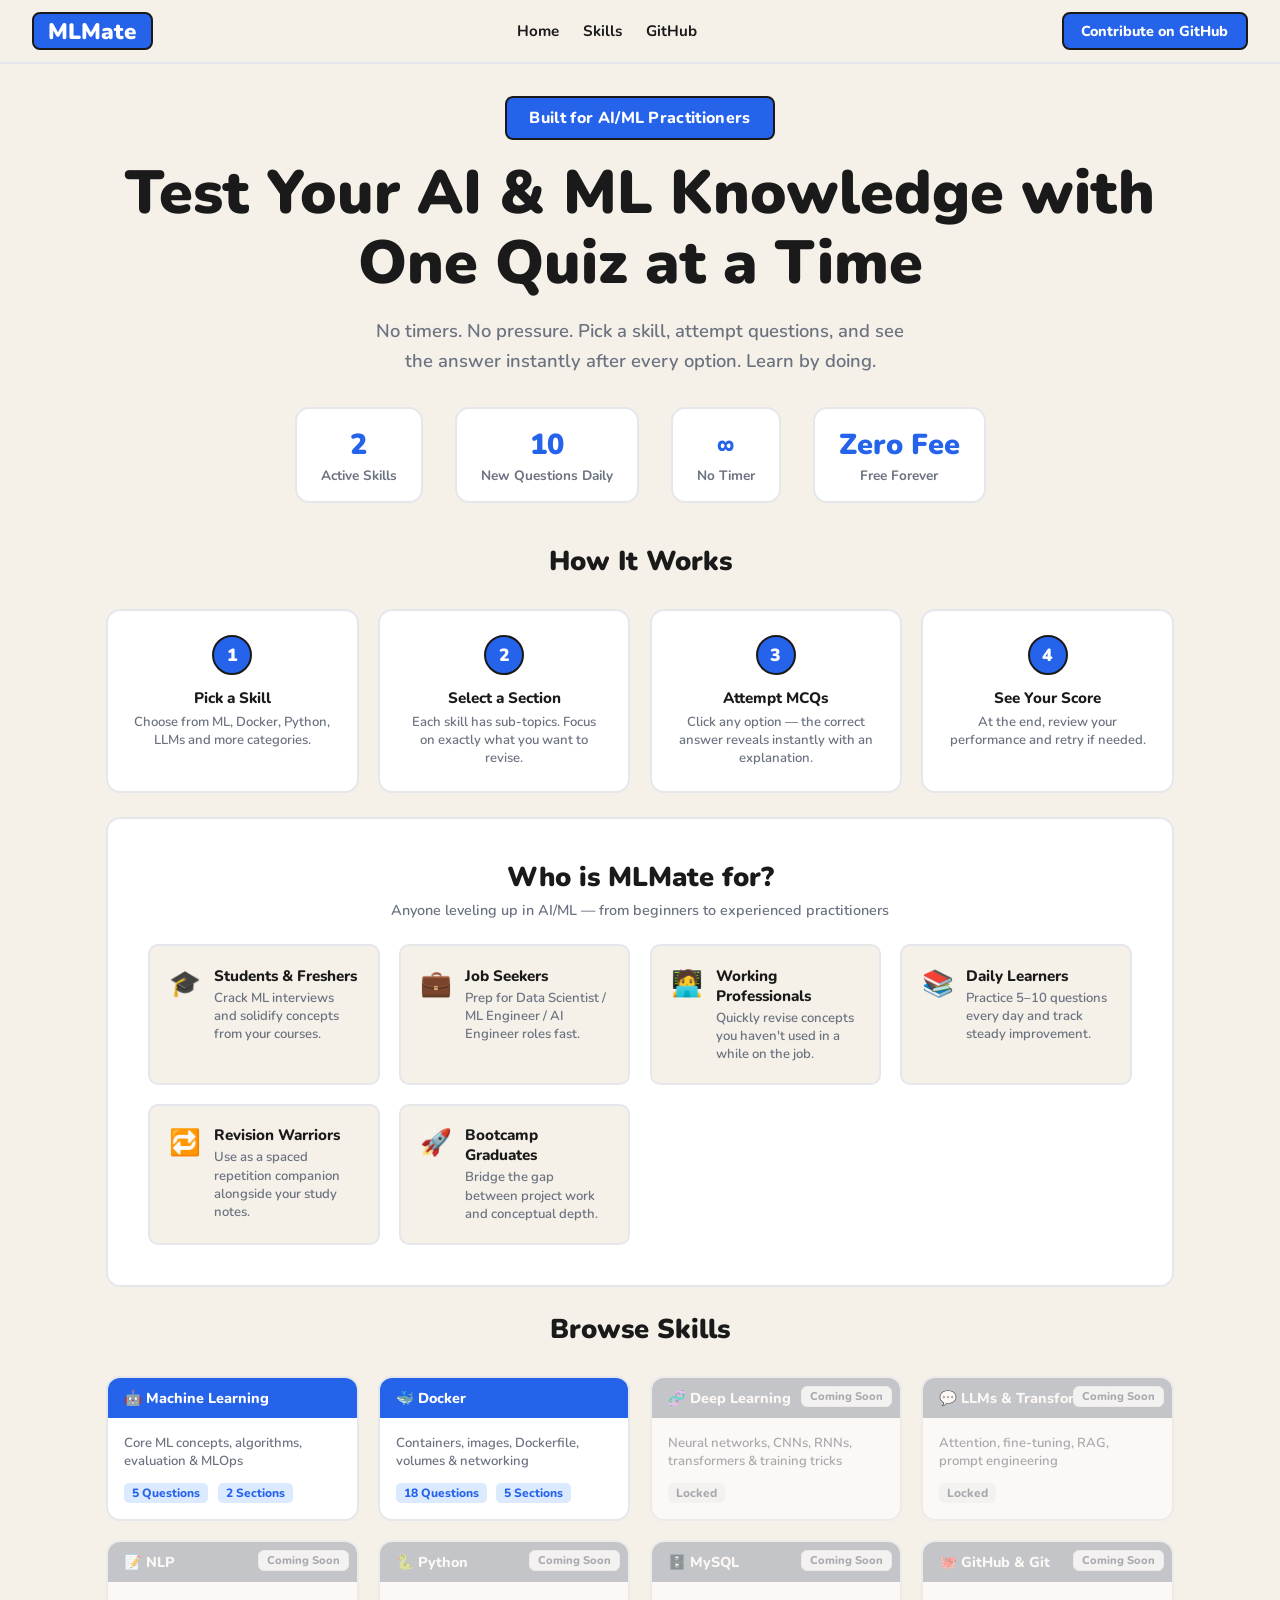
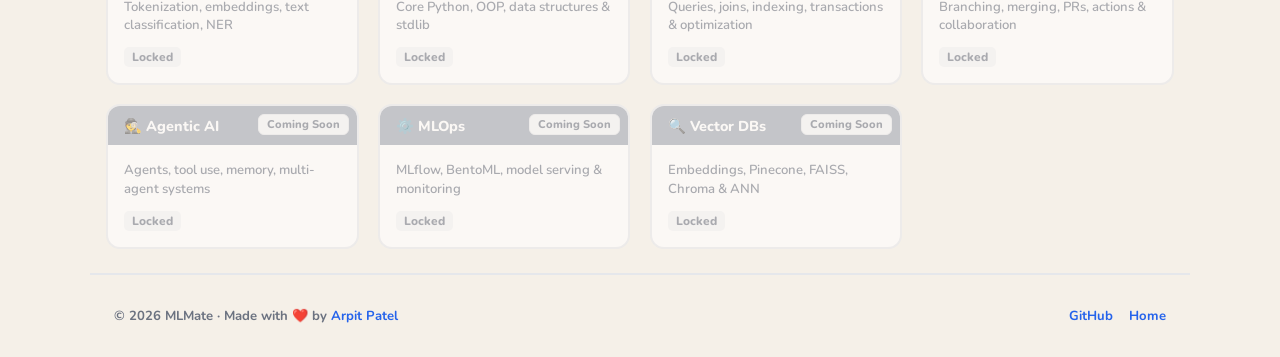
==== index.html @ 7c11508f "Add files via upload" ====
<!DOCTYPE html>
<html lang="en">

<head>
  <meta charset="UTF-8" />
  <meta name="viewport" content="width=device-width, initial-scale=1.0" />
  <title>MLMate – Quiz for AI/ML Folks</title>
  <link rel="preconnect" href="https://fonts.googleapis.com" />
  <link
    href="https://fonts.googleapis.com/css2?family=Nunito:wght@400;600;700;800;900&family=Space+Mono:wght@400;700&display=swap"
    rel="stylesheet" />
  <style>
    :root {
      --bg: #f5f0e8;
      --card-bg: #ffffff;
      --blue: #2563eb;
      --blue-dark: #1d4ed8;
      --blue-light: #dbeafe;
      --text: #1a1a1a;
      --muted: #6b7280;
      --border: #e5e7eb;
      --green: #16a34a;
      --red: #dc2626;
      --yellow: #f59e0b;
      --radius: 14px;
      --shadow: 0 2px 12px rgba(0, 0, 0, 0.08);
      --sidebar-w: 270px;
    }

    * {
      box-sizing: border-box;
      margin: 0;
      padding: 0;
    }

    body {
      font-family: 'Nunito', sans-serif;
      background: var(--bg);
      color: var(--text);
      min-height: 100vh;
    }

    /* NAV */
    nav {
      background: var(--bg);
      border-bottom: 2px solid var(--border);
      padding: 0 2rem;
      display: flex;
      align-items: center;
      justify-content: space-between;
      height: 64px;
      position: sticky;
      top: 0;
      z-index: 100;
    }

    .logo {
      display: flex;
      align-items: center;
      gap: 10px;
      text-decoration: none;
      font-weight: 900;
      font-size: 1.4rem;
      color: #ffffff;
      border: 2px solid var(--text);
      border-radius: 8px;
      background: var(--blue);
      padding: 0.07rem 0.9rem;
    }

    .nav-links {
      display: flex;
      gap: 1.5rem;
      list-style: none;
    }

    .nav-links a {
      text-decoration: none;
      color: var(--text);
      font-weight: 700;
      font-size: 0.95rem;
      transition: color 0.15s;
    }

    .nav-links a:hover {
      color: var(--blue);
    }

    .nav-btn {
      background: var(--blue);
      color: #fff;
      border: 2px solid var(--text);
      border-radius: 8px;
      padding: 0.45rem 1.1rem;
      font-family: 'Nunito', sans-serif;
      font-weight: 800;
      font-size: 0.9rem;
      cursor: pointer;
      text-decoration: none;
      transition: background 0.15s;
    }

    .nav-btn:hover {
      background: var(--blue-dark);
    }

    /* PAGES */
    .page {
      display: none;
    }

    .page.active {
      display: block;
    }

    /* HERO */
    .hero {
      text-align: center;
      padding: 2rem 1.5rem 1rem;
      max-width: 1100px;
      margin: 0 auto;
    }

    .hero-badge {
      display: inline-block;
      background: var(--blue);
      color: #fff;
      font-weight: 800;
      font-size: 1rem;
      padding: 0.55rem 1.4rem;
      border-radius: 8px;
      margin-bottom: 1.2rem;
      border: 2px solid var(--text);
      letter-spacing: 0.02em;
    }

    .hero h1 {
      font-size: clamp(2.4rem, 6vw, 3.8rem);
      font-weight: 900;
      line-height: 1.15;
      margin-bottom: 1.1rem;
    }

    .hero p {
      font-size: 1.15rem;
      color: var(--muted);
      max-width: 540px;
      margin: 0 auto 2rem;
      font-weight: 600;
      line-height: 1.6;
    }

    .hero-stats {
      display: flex;
      gap: 2rem;
      justify-content: center;
      flex-wrap: wrap;
      margin-top: 1.5rem;
    }

    .stat {
      background: var(--card-bg);
      border: 2px solid var(--border);
      border-radius: var(--radius);
      padding: 1rem 1.5rem;
      text-align: center;
    }

    .stat-num {
      font-size: 1.8rem;
      font-weight: 900;
      color: var(--blue);
    }

    .stat-label {
      font-size: 0.85rem;
      color: var(--muted);
      font-weight: 700;
      margin-top: 2px;
    }

    /* SECTION */
    .section {
      max-width: 1100px;
      margin: 0 auto;
      padding: 1.5rem 1rem;
    }

    .section-title {
      font-size: 1.7rem;
      font-weight: 900;
      margin-bottom: 1.8rem;
      text-align: center;
    }

    /* FOR WHOM */
    .for-whom {
      background: var(--card-bg);
      border: 2px solid var(--border);
      border-radius: var(--radius);
      padding: 2.5rem;
    }

    .for-whom-grid {
      display: grid;
      grid-template-columns: repeat(auto-fit, minmax(220px, 1fr));
      gap: 1.2rem;
      margin-top: 1.5rem;
    }

    .for-whom-card {
      background: var(--bg);
      border: 2px solid var(--border);
      border-radius: 10px;
      padding: 1.2rem;
      display: flex;
      gap: 0.8rem;
      align-items: flex-start;
    }

    .for-whom-card .icon {
      font-size: 1.6rem;
      flex-shrink: 0;
    }

    .for-whom-card h4 {
      font-size: 0.95rem;
      font-weight: 800;
      margin-bottom: 3px;
    }

    .for-whom-card p {
      font-size: 0.82rem;
      color: var(--muted);
      font-weight: 600;
      line-height: 1.4;
    }

    /* SKILLS GRID */
    .skills-grid {
      display: grid;
      grid-template-columns: repeat(auto-fill, minmax(240px, 1fr));
      gap: 1.2rem;
    }

    .skill-card {
      background: var(--card-bg);
      border: 2px solid var(--border);
      border-radius: var(--radius);
      overflow: hidden;
      cursor: pointer;
      transition: transform 0.15s, box-shadow 0.15s;
      position: relative;
    }

    .skill-card:not(.inactive):hover {
      transform: translateY(-3px);
      box-shadow: 0 8px 24px rgba(0, 0, 0, 0.12);
    }

    .skill-card.inactive {
      opacity: 0.55;
      cursor: not-allowed;
    }

    .skill-card-header {
      background: var(--blue);
      color: #fff;
      padding: 0.6rem 1rem;
      font-weight: 800;
      font-size: 0.9rem;
      display: flex;
      align-items: center;
      gap: 0.5rem;
    }

    .skill-card.inactive .skill-card-header {
      background: #9ca3af;
    }

    .skill-card-body {
      padding: 1rem;
    }

    .skill-card-body h3 {
      font-size: 1.1rem;
      font-weight: 800;
      margin-bottom: 0.4rem;
    }

    .skill-card-body p {
      font-size: 0.82rem;
      color: var(--muted);
      font-weight: 600;
      line-height: 1.4;
      margin-bottom: 0.8rem;
    }

    .skill-meta {
      display: flex;
      gap: 0.6rem;
      align-items: center;
      font-size: 0.78rem;
      font-weight: 700;
      color: var(--muted);
    }

    .badge {
      background: var(--blue-light);
      color: var(--blue);
      border-radius: 5px;
      padding: 2px 8px;
      font-size: 0.75rem;
      font-weight: 800;
    }

    .badge.gray {
      background: #f3f4f6;
      color: #6b7280;
    }

    .coming-soon-tag {
      position: absolute;
      top: 8px;
      right: 8px;
      background: #f3f4f6;
      border: 1.5px solid var(--border);
      border-radius: 6px;
      padding: 2px 8px;
      font-size: 0.7rem;
      font-weight: 800;
      color: var(--muted);
    }

    /* HOW IT WORKS */
    .how-grid {
      display: grid;
      grid-template-columns: repeat(auto-fit, minmax(200px, 1fr));
      gap: 1.2rem;
      margin-top: 1.5rem;
    }

    .how-card {
      background: var(--card-bg);
      border: 2px solid var(--border);
      border-radius: var(--radius);
      padding: 1.5rem;
      text-align: center;
    }

    .how-num {
      width: 40px;
      height: 40px;
      background: var(--blue);
      color: #fff;
      border-radius: 50%;
      display: flex;
      align-items: center;
      justify-content: center;
      font-weight: 900;
      font-size: 1.1rem;
      margin: 0 auto 0.8rem;
      border: 2px solid var(--text);
    }

    .how-card h4 {
      font-size: 0.95rem;
      font-weight: 800;
      margin-bottom: 5px;
    }

    .how-card p {
      font-size: 0.82rem;
      color: var(--muted);
      font-weight: 600;
    }

    /* FOOTER */
    footer {
      border-top: 2px solid var(--border);
      padding: 2rem 1.5rem;
      max-width: 1100px;
      margin: 0 auto;
      display: flex;
      align-items: center;
      justify-content: space-between;
      flex-wrap: wrap;
      gap: 1rem;
    }

    footer p {
      font-size: 0.82rem;
      color: var(--muted);
      font-weight: 700;
    }

    footer a {
      color: var(--blue);
      text-decoration: none;
      font-weight: 700;
      font-size: 0.82rem;
    }

    /* ===== SKILL PAGE ===== */
    .skill-page-header {
      background: var(--blue);
      color: #fff;
      padding: 1rem 1.5rem;
    }

    .skill-page-header .back-btn {
      display: inline-flex;
      align-items: center;
      gap: 6px;
      background: rgba(255, 255, 255, 0.15);
      border: 1.5px solid rgba(255, 255, 255, 0.3);
      border-radius: 8px;
      padding: 0.4rem 0.9rem;
      color: #fff;
      font-family: 'Nunito', sans-serif;
      font-weight: 800;
      font-size: 0.85rem;
      cursor: pointer;
      margin-bottom: 1rem;
      transition: background 0.15s;
    }

    .skill-page-header .back-btn:hover {
      background: rgba(255, 255, 255, 0.25);
    }

    .skill-page-header h2 {
      font-size: 2rem;
      font-weight: 900;
      margin-bottom: 0.3rem;
    }

    .skill-page-header p {
      font-size: 0.95rem;
      opacity: 0.85;
      font-weight: 600;
    }

    /* ===== SKILL LAYOUT: SIDEBAR + QUIZ ===== */
    .skill-body {
      display: flex;
      min-height: calc(100vh - 64px);
      align-items: flex-start;
    }

    /* LEFT SIDEBAR */
    .skill-sidebar {
      width: var(--sidebar-w);
      flex-shrink: 0;
      background: var(--card-bg);
      border-right: 2px solid var(--border);
      min-height: calc(100vh - 64px);
      padding: 1.5rem 1rem;
      position: sticky;
      top: 64px;
      overflow-y: auto;
      max-height: calc(100vh - 64px);
    }

    .sidebar-heading {
      font-size: 0.7rem;
      font-weight: 900;
      text-transform: uppercase;
      letter-spacing: 0.1em;
      color: var(--muted);
      margin-bottom: 0.8rem;
      padding: 0 0.4rem;
    }

    .sidebar-section-btn {
      display: flex;
      align-items: flex-start;
      gap: 0.7rem;
      width: 100%;
      background: none;
      border: none;
      border-radius: 10px;
      padding: 0.75rem 0.8rem;
      text-align: left;
      cursor: pointer;
      font-family: 'Nunito', sans-serif;
      font-weight: 700;
      font-size: 0.85rem;
      color: var(--text);
      transition: background 0.15s, color 0.15s;
      margin-bottom: 3px;
      line-height: 1.35;
    }

    .sidebar-section-btn:hover {
      background: var(--blue-light);
      color: var(--blue);
    }

    .sidebar-section-btn.active {
      background: var(--blue);
      color: #fff;
    }

    .sidebar-section-btn.active .sec-q-count {
      background: rgba(255, 255, 255, 0.25);
      color: #fff;
    }

    .sec-icon {
      font-size: 1rem;
      flex-shrink: 0;
      margin-top: 1px;
    }

    .sec-info {
      flex: 1;
      min-width: 0;
    }

    .sec-name {
      font-weight: 800;
      white-space: normal;
    }

    .sec-q-count {
      display: inline-block;
      margin-top: 3px;
      background: var(--blue-light);
      color: var(--blue);
      border-radius: 4px;
      padding: 1px 6px;
      font-size: 0.72rem;
      font-weight: 800;
    }

    .sidebar-divider {
      height: 1px;
      background: var(--border);
      margin: 1rem 0;
    }

    .sidebar-skill-info {
      background: var(--bg);
      border: 1.5px solid var(--border);
      border-radius: 10px;
      padding: 0.8rem;
      margin-bottom: 1.2rem;
    }

    .sidebar-skill-info .ssi-name {
      font-weight: 900;
      font-size: 0.95rem;
      margin-bottom: 2px;
    }

    .sidebar-skill-info .ssi-meta {
      font-size: 0.75rem;
      color: var(--muted);
      font-weight: 700;
    }

    /* RIGHT: QUIZ CONTENT */
    .skill-main {
      flex: 1;
      min-width: 0;
      padding: 2rem 2rem 2rem;
    }

    .quiz-wrap {
      max-width: 1080px;
      margin: 0 auto;
    }

    /* QUIZ AREA */
    .quiz-progress {
      display: flex;
      align-items: center;
      gap: 1rem;
      margin-bottom: 1.5rem;
    }

    .progress-bar {
      flex: 1;
      height: 8px;
      background: var(--border);
      border-radius: 999px;
      overflow: hidden;
    }

    .progress-fill {
      height: 100%;
      background: var(--blue);
      border-radius: 999px;
      transition: width 0.3s;
    }

    .progress-text {
      font-size: 0.82rem;
      font-weight: 800;
      color: var(--muted);
      white-space: nowrap;
    }

    .q-card {
      background: var(--card-bg);
      border: 2px solid var(--border);
      border-radius: var(--radius);
      padding: 1.8rem;
      margin-bottom: 1rem;
    }

    .q-num {
      font-size: 0.78rem;
      font-weight: 800;
      color: var(--blue);
      text-transform: uppercase;
      letter-spacing: 0.08em;
      margin-bottom: 0.6rem;
    }

    .q-text {
      font-size: 1.1rem;
      font-weight: 800;
      line-height: 1.5;
      margin-bottom: 1.5rem;
    }

    .q-options {
      display: flex;
      flex-direction: column;
      gap: 0.7rem;
    }

    .opt-btn {
      background: var(--bg);
      border: 2px solid var(--border);
      border-radius: 10px;
      padding: 0.8rem 1.1rem;
      text-align: left;
      cursor: pointer;
      font-family: 'Nunito', sans-serif;
      font-weight: 700;
      font-size: 0.95rem;
      color: var(--text);
      transition: all 0.15s;
      display: flex;
      align-items: center;
      gap: 0.8rem;
    }

    .opt-btn:not(.answered):hover {
      border-color: var(--blue);
      background: var(--blue-light);
    }

    .opt-btn.correct {
      background: #dcfce7;
      border-color: var(--green);
      color: var(--green);
    }

    .opt-btn.wrong {
      background: #fee2e2;
      border-color: var(--red);
      color: var(--red);
    }

    .opt-btn.neutral-after {
      opacity: 0.6;
    }

    .opt-letter {
      width: 28px;
      height: 28px;
      background: var(--border);
      border-radius: 6px;
      display: flex;
      align-items: center;
      justify-content: center;
      font-weight: 900;
      font-size: 0.8rem;
      flex-shrink: 0;
    }

    .opt-btn.correct .opt-letter {
      background: var(--green);
      color: #fff;
    }

    .opt-btn.wrong .opt-letter {
      background: var(--red);
      color: #fff;
    }

    .explanation-box {
      background: var(--blue-light);
      border: 2px solid var(--blue);
      border-radius: 10px;
      padding: 1rem 1.2rem;
      margin-top: 1rem;
      font-size: 0.9rem;
      font-weight: 700;
      color: var(--blue-dark);
      line-height: 1.5;
      display: none;
    }

    .explanation-box.show {
      display: block;
    }

    .next-btn {
      margin-top: 1.2rem;
      background: var(--blue);
      color: #fff;
      border: 2px solid var(--text);
      border-radius: 10px;
      padding: 0.7rem 1.6rem;
      font-family: 'Nunito', sans-serif;
      font-weight: 800;
      font-size: 0.95rem;
      cursor: pointer;
      display: none;
      transition: background 0.15s;
    }

    .next-btn:hover {
      background: var(--blue-dark);
    }

    .next-btn.show {
      display: inline-flex;
      align-items: center;
      gap: 6px;
    }

    /* RESULTS */
    .results-card {
      background: var(--card-bg);
      border: 2px solid var(--border);
      border-radius: var(--radius);
      padding: 2.5rem;
      text-align: center;
      margin: 2rem 0;
    }

    .score-circle {
      width: 110px;
      height: 110px;
      border-radius: 50%;
      background: var(--blue);
      color: #fff;
      display: flex;
      flex-direction: column;
      align-items: center;
      justify-content: center;
      margin: 0 auto 1.2rem;
      border: 3px solid var(--text);
    }

    .score-num {
      font-size: 2rem;
      font-weight: 900;
      line-height: 1;
    }

    .score-label {
      font-size: 0.7rem;
      font-weight: 800;
      opacity: 0.85;
    }

    .results-card h3 {
      font-size: 1.5rem;
      font-weight: 900;
      margin-bottom: 0.5rem;
    }

    .results-card p {
      font-size: 0.95rem;
      color: var(--muted);
      font-weight: 600;
    }

    .results-actions {
      display: flex;
      gap: 0.8rem;
      justify-content: center;
      margin-top: 1.5rem;
      flex-wrap: wrap;
    }

    .btn-outline {
      background: transparent;
      border: 2px solid var(--border);
      border-radius: 10px;
      padding: 0.6rem 1.3rem;
      font-family: 'Nunito', sans-serif;
      font-weight: 800;
      font-size: 0.9rem;
      cursor: pointer;
      color: var(--text);
      transition: border-color 0.15s;
    }

    .btn-outline:hover {
      border-color: var(--blue);
      color: var(--blue);
    }

    .btn-primary {
      background: var(--blue);
      border: 2px solid var(--text);
      border-radius: 10px;
      padding: 0.6rem 1.3rem;
      font-family: 'Nunito', sans-serif;
      font-weight: 800;
      font-size: 0.9rem;
      cursor: pointer;
      color: #fff;
      transition: background 0.15s;
    }

    .btn-primary:hover {
      background: var(--blue-dark);
    }

    /* Empty state */
    .quiz-empty-state {
      text-align: center;
      padding: 5rem 2rem;
      color: var(--muted);
    }

    .quiz-empty-state .empty-icon {
      font-size: 3rem;
      margin-bottom: 1rem;
    }

    .quiz-empty-state p {
      font-weight: 700;
      font-size: 1rem;
    }

    .quiz-empty-state small {
      display: block;
      margin-top: 0.4rem;
      font-size: 0.83rem;
      font-weight: 600;
    }

    /* Mobile toggle for sidebar */
    .sidebar-toggle {
      display: none;
      align-items: center;
      gap: 6px;
      background: var(--card-bg);
      border: 2px solid var(--border);
      border-radius: 8px;
      padding: 0.45rem 0.9rem;
      font-family: 'Nunito', sans-serif;
      font-weight: 800;
      font-size: 0.82rem;
      cursor: pointer;
      color: var(--text);
      margin-bottom: 1.2rem;
    }

    @media (max-width: 768px) {
      nav {
        padding: 0 1rem;
      }

      .nav-links {
        display: none;
      }

      .hero {
        padding: 3rem 1rem 2rem;
      }

      .hero h1 {
        font-size: 2rem;
      }

      /* Sidebar goes on top on mobile */
      .skill-body {
        flex-direction: column;
      }

      .skill-sidebar {
        width: 100%;
        min-height: unset;
        position: relative;
        top: 0;
        max-height: unset;
        border-right: none;
        border-bottom: 2px solid var(--border);
        padding: 1rem;
      }

      /* Collapsible on mobile */
      .skill-sidebar.collapsed .sidebar-sections-list {
        display: none;
      }

      .sidebar-toggle {
        display: flex;
      }

      .skill-main {
        padding: 1.5rem 1rem 4rem;
      }
    }
  </style>
</head>

<body>

  <!-- NAV -->
  <nav>
    <a class="logo" href="#" onclick="showPage('home')">MLMate</a>
    <ul class="nav-links">
      <li><a href="#" onclick="showPage('home')">Home</a></li>
      <li><a href="#" onclick="scrollToSkills()">Skills</a></li>
      <li><a href="https://github.com/arpitpatelsitapur" target="_blank">GitHub</a></li>
    </ul>
    <a href="https://github.com/arpitpatelsitapur" target="_blank" class="nav-btn">Contribute on GitHub</a>
  </nav>

  <!-- ===== HOME PAGE ===== -->
  <div id="page-home" class="page active">

    <!-- HERO -->
    <div class="hero">
      <div class="hero-badge">Built for AI/ML Practitioners</div>
      <h1>Test Your AI & ML Knowledge with One Quiz at a Time</h1>
      <p>No timers. No pressure. Pick a skill, attempt questions, and see the answer instantly after every option. Learn
        by doing.</p>

      <div class="hero-stats">
        <div class="stat">
          <div class="stat-num">2</div>
          <div class="stat-label">Active Skills</div>
        </div>
        <div class="stat">
          <div class="stat-num">10</div>
          <div class="stat-label">New Questions Daily</div>
        </div>
        <div class="stat">
          <div class="stat-num">∞</div>
          <div class="stat-label">No Timer</div>
        </div>
        <div class="stat">
          <div class="stat-num">Zero Fee</div>
          <div class="stat-label">Free Forever</div>
        </div>
      </div>
    </div>

    <!-- HOW IT WORKS -->
    <section class="section">
      <h2 class="section-title">How It Works</h2>
      <div class="how-grid">
        <div class="how-card">
          <div class="how-num">1</div>
          <h4>Pick a Skill</h4>
          <p>Choose from ML, Docker, Python, LLMs and more categories.</p>
        </div>
        <div class="how-card">
          <div class="how-num">2</div>
          <h4>Select a Section</h4>
          <p>Each skill has sub-topics. Focus on exactly what you want to revise.</p>
        </div>
        <div class="how-card">
          <div class="how-num">3</div>
          <h4>Attempt MCQs</h4>
          <p>Click any option — the correct answer reveals instantly with an explanation.</p>
        </div>
        <div class="how-card">
          <div class="how-num">4</div>
          <h4>See Your Score</h4>
          <p>At the end, review your performance and retry if needed.</p>
        </div>
      </div>
    </section>

    <!-- FOR WHOM -->
    <section class="section" style="padding-top: 0;">
      <div class="for-whom">
        <h2 class="section-title" style="margin-bottom:0.3rem;">Who is MLMate for?</h2>
        <p style="text-align:center;color:var(--muted);font-size:0.9rem;font-weight:600;margin-bottom:0">Anyone leveling
          up in AI/ML — from beginners to experienced practitioners</p>
        <div class="for-whom-grid">
          <div class="for-whom-card">
            <span class="icon">🎓</span>
            <div>
              <h4>Students & Freshers</h4>
              <p>Crack ML interviews and solidify concepts from your courses.</p>
            </div>
          </div>
          <div class="for-whom-card">
            <span class="icon">💼</span>
            <div>
              <h4>Job Seekers</h4>
              <p>Prep for Data Scientist / ML Engineer / AI Engineer roles fast.</p>
            </div>
          </div>
          <div class="for-whom-card">
            <span class="icon">🧑‍💻</span>
            <div>
              <h4>Working Professionals</h4>
              <p>Quickly revise concepts you haven't used in a while on the job.</p>
            </div>
          </div>
          <div class="for-whom-card">
            <span class="icon">📚</span>
            <div>
              <h4>Daily Learners</h4>
              <p>Practice 5–10 questions every day and track steady improvement.</p>
            </div>
          </div>
          <div class="for-whom-card">
            <span class="icon">🔁</span>
            <div>
              <h4>Revision Warriors</h4>
              <p>Use as a spaced repetition companion alongside your study notes.</p>
            </div>
          </div>
          <div class="for-whom-card">
            <span class="icon">🚀</span>
            <div>
              <h4>Bootcamp Graduates</h4>
              <p>Bridge the gap between project work and conceptual depth.</p>
            </div>
          </div>
        </div>
      </div>
    </section>

    <!-- SKILLS -->
    <section class="section" id="skills-section" style="padding-top:0;">
      <h2 class="section-title">Browse Skills</h2>
      <div class="skills-grid" id="home-skills-grid"></div>
    </section>

    <!-- FOOTER -->
    <footer>
      <p>© 2026 MLMate · Made with ❤️ by <a href="https://github.com/arpitpatelsitapur" target="_blank">Arpit Patel</a>
      </p>
      <div style="display:flex;gap:1rem;">
        <a href="https://github.com/arpitpatelsitapur" target="_blank">GitHub</a>
        <a href="#" onclick="showPage('home')">Home</a>
      </div>
    </footer>
  </div>

  <!-- ===== SKILL PAGE ===== -->
  <div id="page-skill" class="page">

    <!-- Top header bar -->
    <div class="skill-page-header" id="skill-header">
      <button class="back-btn" onclick="showPage('home')">← Back to Skills</button>
      <h2 id="skill-title">Machine Learning</h2>
      <p id="skill-desc">Select a section on the left to start the quiz</p>
    </div>

    <!-- Two-column layout: Sidebar + Main -->
    <div class="skill-body">

      <!-- LEFT SIDEBAR -->
      <aside class="skill-sidebar" id="skill-sidebar">

        <!-- Skill summary chip -->
        <div class="sidebar-skill-info">
          <div class="ssi-name" id="sidebar-skill-name">Machine Learning</div>
          <div class="ssi-meta" id="sidebar-skill-meta">0 sections · 0 questions</div>
        </div>

        <div class="sidebar-heading">Sections</div>

        <!-- Mobile toggle -->
        <button class="sidebar-toggle" onclick="toggleSidebar()">
          ☰ <span id="sidebar-toggle-label">Show Sections</span>
        </button>

        <!-- Sections list -->
        <div class="sidebar-sections-list" id="sidebar-sections-list">
          <!-- Rendered by JS -->
        </div>

      </aside>

      <!-- RIGHT: Quiz content -->
      <main class="skill-main">
        <div class="quiz-wrap" id="quiz-area">
          <div class="quiz-empty-state">
            <div class="empty-icon">👈</div>
            <p>Pick a section from the sidebar to begin</p>
            <small>Each section is independent — choose any topic</small>
          </div>
        </div>
      </main>

    </div>
  </div>

  <!-- DATA -->
  <script src="questions.js"></script>

  <!-- STATE & LOGIC -->
  <script>
    let currentSkill = null;
    let currentSection = null;
    let currentQ = 0;
    let answered = false;
    let score = 0;
    let sidebarCollapsed = false;

    // ============================================================
    // Render home skills grid
    // ============================================================
    function renderSkillsGrid() {
      const grid = document.getElementById('home-skills-grid');
      grid.innerHTML = SKILLS.map(skill => `
        <div class="skill-card ${skill.active ? '' : 'inactive'}" 
             onclick="${skill.active ? `openSkill('${skill.id}')` : ''}">
          ${!skill.active ? '<span class="coming-soon-tag">Coming Soon</span>' : ''}
          <div class="skill-card-header">${skill.icon} ${skill.name}</div>
          <div class="skill-card-body">
            <p>${skill.desc}</p>
            <div class="skill-meta">
              ${skill.active
          ? `<span class="badge">${skill.sections.reduce((acc, s) => acc + s.questions.length, 0)} Questions</span>
                   <span class="badge">${skill.sections.length} Sections</span>`
          : `<span class="badge gray">Locked</span>`
        }
            </div>
          </div>
        </div>
      `).join('');
    }

    // ============================================================
    // Navigation
    // ============================================================
    function showPage(page) {
      document.querySelectorAll('.page').forEach(p => p.classList.remove('active'));
      document.getElementById('page-' + page).classList.add('active');
      window.scrollTo(0, 0);
    }

    function scrollToSkills() {
      showPage('home');
      setTimeout(() => document.getElementById('skills-section').scrollIntoView({ behavior: 'smooth' }), 100);
    }

    function toggleSidebar() {
      sidebarCollapsed = !sidebarCollapsed;
      const sidebar = document.getElementById('skill-sidebar');
      const label = document.getElementById('sidebar-toggle-label');
      sidebar.classList.toggle('collapsed', sidebarCollapsed);
      label.textContent = sidebarCollapsed ? 'Show Sections' : 'Hide Sections';
    }

    // ============================================================
    // Open a skill → render sidebar
    // ============================================================
    function openSkill(skillId) {
      currentSkill = SKILLS.find(s => s.id === skillId);
      currentSection = null;
      currentQ = 0;
      score = 0;

      // Header
      document.getElementById('skill-title').textContent = currentSkill.icon + ' ' + currentSkill.name;
      document.getElementById('skill-desc').textContent = currentSkill.desc;

      // Sidebar meta
      const totalQ = currentSkill.sections.reduce((acc, s) => acc + s.questions.length, 0);
      document.getElementById('sidebar-skill-name').textContent = currentSkill.icon + ' ' + currentSkill.name;
      document.getElementById('sidebar-skill-meta').textContent =
        `${currentSkill.sections.length} section${currentSkill.sections.length !== 1 ? 's' : ''} · ${totalQ} questions`;

      // Render sidebar sections
      renderSidebarSections();

      // Reset quiz area
      document.getElementById('quiz-area').innerHTML = `
        <div class="quiz-empty-state">
          <div class="empty-icon">👈</div>
          <p>Pick a section from the sidebar to begin</p>
          <small>Each section is independent — choose any topic</small>
        </div>`;

      showPage('skill');
    }

    // ============================================================
    // Sidebar sections list
    // ============================================================
    function renderSidebarSections(activeSectionId) {
      const list = document.getElementById('sidebar-sections-list');
      list.innerHTML = currentSkill.sections.map((sec, i) => `
        <button 
          class="sidebar-section-btn ${sec.id === activeSectionId ? 'active' : ''}" 
          id="sidebar-tab-${sec.id}"
          onclick="openSection('${sec.id}')">
          <span class="sec-icon">${getSectionIcon(i)}</span>
          <span class="sec-info">
            <span class="sec-name">${sec.name}</span>
            <span class="sec-q-count">${sec.questions.length} Q</span>
          </span>
        </button>
      `).join('');
    }

    function getSectionIcon(index) {
      const icons = ['📋', '🎯', '🧩', '⚡', '🔬', '📊', '🛠️', '🚀'];
      return icons[index % icons.length];
    }

    // ============================================================
    // Open a section
    // ============================================================
    function openSection(sectionId) {
      currentSection = currentSkill.sections.find(s => s.id === sectionId);
      currentQ = 0;
      score = 0;
      answered = false;

      // Update sidebar active state
      renderSidebarSections(sectionId);

      // On mobile, collapse sidebar after picking
      if (window.innerWidth <= 768) {
        sidebarCollapsed = true;
        document.getElementById('skill-sidebar').classList.add('collapsed');
        document.getElementById('sidebar-toggle-label').textContent = 'Show Sections';
      }

      renderQuestion();
    }

    // ============================================================
    // Quiz rendering
    // ============================================================
    function renderQuestion() {
      const area = document.getElementById('quiz-area');
      if (currentQ >= currentSection.questions.length) {
        renderResults();
        return;
      }

      const q = currentSection.questions[currentQ];
      const letters = ['A', 'B', 'C', 'D'];
      const pct = Math.round((currentQ / currentSection.questions.length) * 100);

      area.innerHTML = `
        <div class="quiz-progress">
          <div class="progress-bar"><div class="progress-fill" style="width:${pct}%"></div></div>
          <span class="progress-text">Q${currentQ + 1} / ${currentSection.questions.length}</span>
        </div>
        <div class="q-card">
          <div class="q-num">Question ${currentQ + 1}</div>
          <div class="q-text">${q.q}</div>
          <div class="q-options">
            ${q.options.map((opt, i) => `
              <button class="opt-btn" id="opt-${i}" onclick="selectOption(${i})">
                <span class="opt-letter">${letters[i]}</span>
                ${opt}
              </button>
            `).join('')}
          </div>
          <div class="explanation-box" id="explanation"><b>Explanation:</b> ${q.explanation}</div>
          <button class="next-btn" id="next-btn" onclick="nextQuestion()">
            ${currentQ + 1 === currentSection.questions.length ? 'See Results →' : 'Next Question →'}
          </button>
        </div>
      `;
      answered = false;
    }

    function selectOption(idx) {
      if (answered) return;
      answered = true;

      const q = currentSection.questions[currentQ];
      const btns = document.querySelectorAll('.opt-btn');

      btns.forEach((btn, i) => {
        btn.classList.add('answered');
        if (i === q.answer) btn.classList.add('correct');
        else if (i === idx && idx !== q.answer) btn.classList.add('wrong');
        else btn.classList.add('neutral-after');
      });

      if (idx === q.answer) score++;

      document.getElementById('explanation').classList.add('show');
      document.getElementById('next-btn').classList.add('show');
    }

    function nextQuestion() {
      currentQ++;
      answered = false;
      renderQuestion();
    }

    // ============================================================
    // Results
    // ============================================================
    function renderResults() {
      const total = currentSection.questions.length;
      const pct = Math.round((score / total) * 100);
      let msg = pct >= 80 ? "🔥 Excellent work!" : pct >= 60 ? "👍 Good job!" : "📚 Keep practicing!";

      document.getElementById('quiz-area').innerHTML = `
        <div class="results-card">
          <div class="score-circle">
            <span class="score-num">${score}/${total}</span>
            <span class="score-label">SCORE</span>
          </div>
          <h3>${msg}</h3>
          <p>You scored ${pct}% in <strong>${currentSection.name}</strong></p>
          <div class="results-actions">
            <button class="btn-outline" onclick="openSection('${currentSection.id}')">🔄 Retry Section</button>
            <button class="btn-primary" onclick="showPage('home')">🏠 Back to Skills</button>
          </div>
        </div>
      `;
    }

    // ============================================================
    // Init
    // ============================================================
    renderSkillsGrid();
  </script>
</body>

</html>
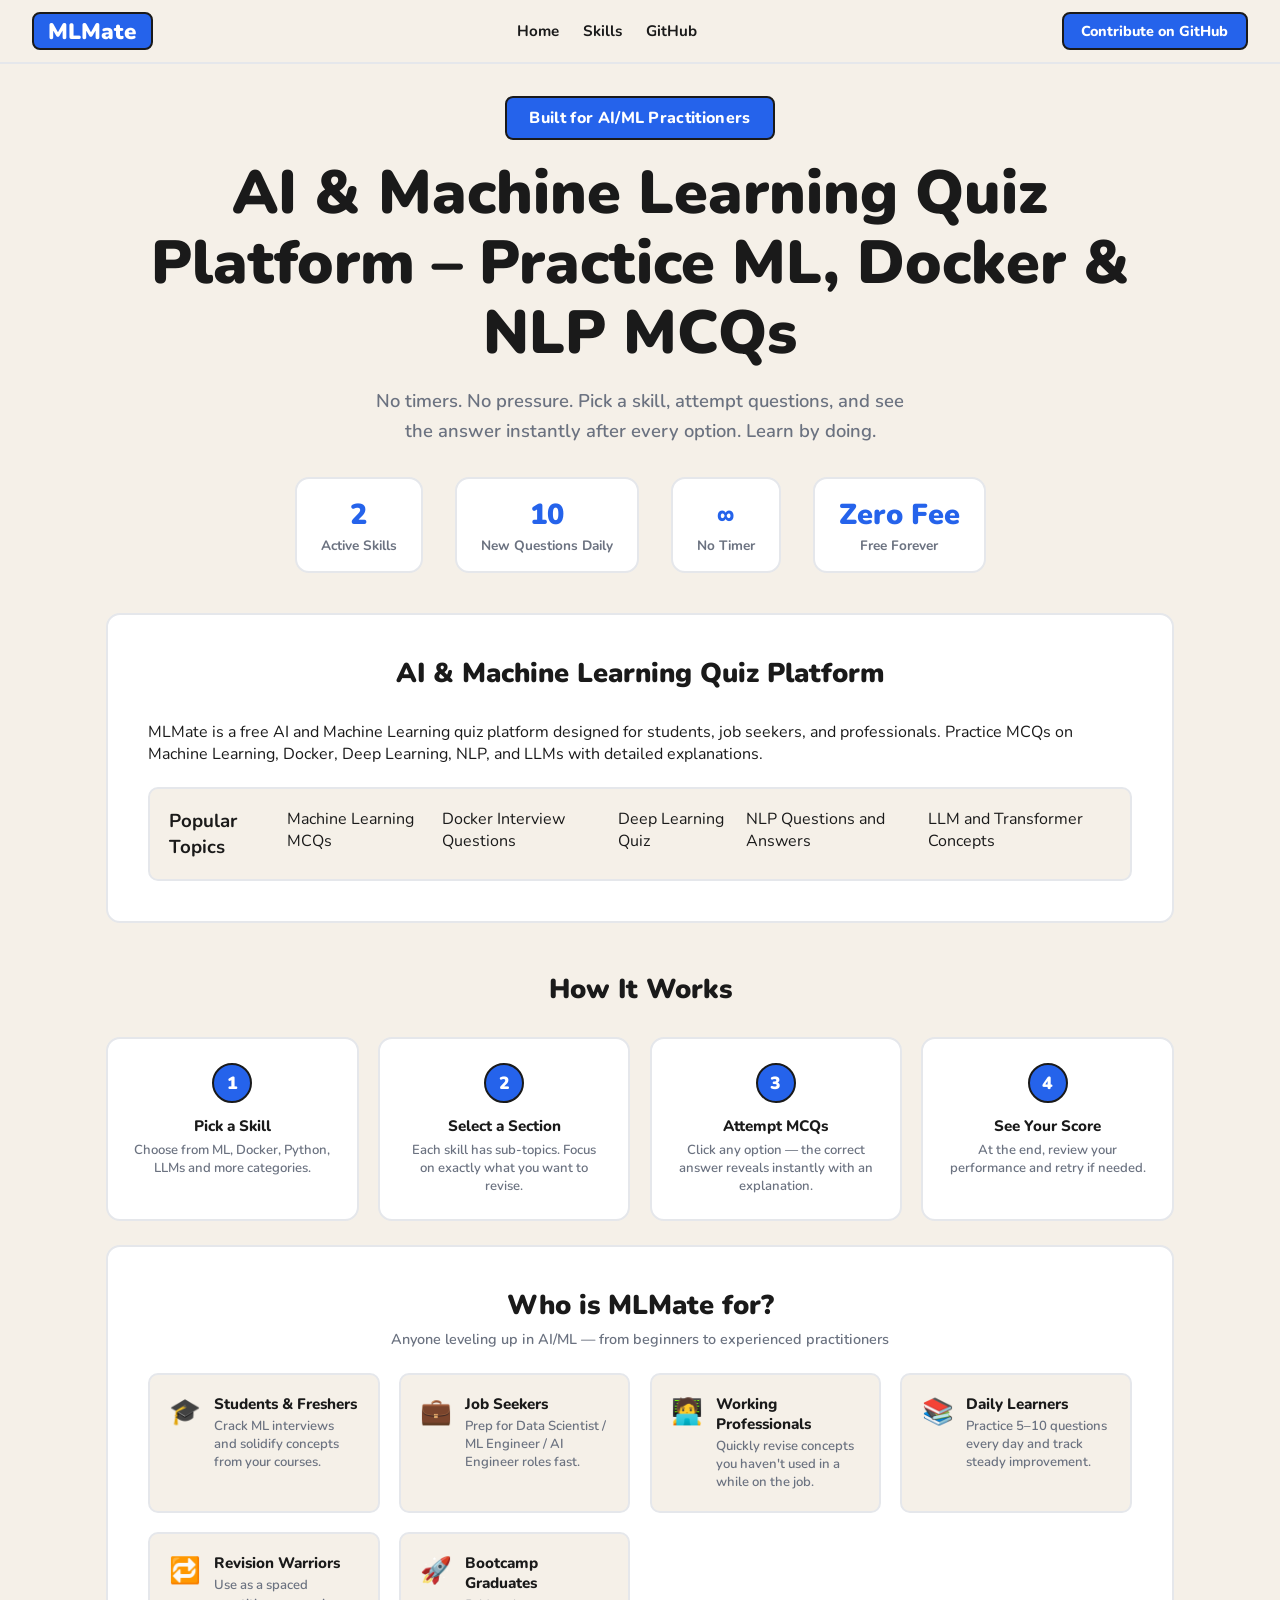
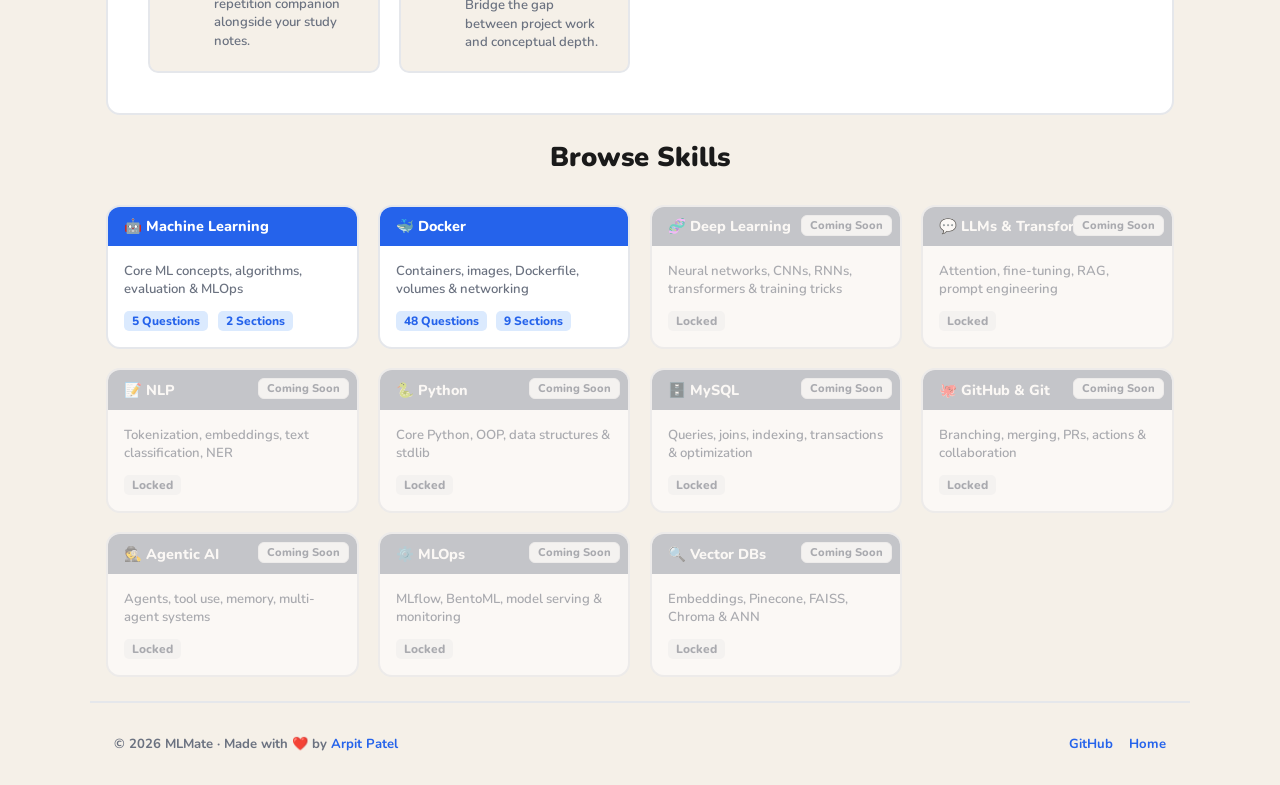
==== commit 8e1e30a9: "updated index.html, added more docker ques, added sitemap and robots.txt" ====
--- a/index.html
+++ b/index.html
@@ -4,7 +4,13 @@
 <head>
   <meta charset="UTF-8" />
   <meta name="viewport" content="width=device-width, initial-scale=1.0" />
-  <title>MLMate – Quiz for AI/ML Folks</title>
+  <title>MLMate – Practice AI, Machine Learning & Docker MCQs | Free Quiz Platform</title>
+  <meta name="description"
+    content="Practice AI, Machine Learning, Docker, NLP & Deep Learning MCQs with detailed explanations. Free quiz platform for interview preparation.">
+  <meta property="og:title" content="MLMate - AI & ML Quiz Platform">
+  <meta property="og:description" content="Practice ML, AI, Docker, NLP quizzes with explanations.">
+  <meta property="og:url" content="https://mlmate.in">
+  <meta property="og:type" content="website">
   <link rel="preconnect" href="https://fonts.googleapis.com" />
   <link
     href="https://fonts.googleapis.com/css2?family=Nunito:wght@400;600;700;800;900&family=Space+Mono:wght@400;700&display=swap"
@@ -833,7 +839,7 @@
       color: var(--muted);
     }
 
-    .quiz-empty-state .empty-icon {
+    .quiz-empty-state {
       font-size: 3rem;
       margin-bottom: 1rem;
     }
@@ -924,9 +930,9 @@
     <ul class="nav-links">
       <li><a href="#" onclick="showPage('home')">Home</a></li>
       <li><a href="#" onclick="scrollToSkills()">Skills</a></li>
-      <li><a href="https://github.com/arpitpatelsitapur" target="_blank">GitHub</a></li>
+      <li><a href="https://github.com/arpitpatelsitapur/MLMate" target="_blank">GitHub</a></li>
     </ul>
-    <a href="https://github.com/arpitpatelsitapur" target="_blank" class="nav-btn">Contribute on GitHub</a>
+    <a href="https://github.com/arpitpatelsitapur/MLMate" target="_blank" class="nav-btn">Contribute on GitHub</a>
   </nav>
 
   <!-- ===== HOME PAGE ===== -->
@@ -935,7 +941,7 @@
     <!-- HERO -->
     <div class="hero">
       <div class="hero-badge">Built for AI/ML Practitioners</div>
-      <h1>Test Your AI & ML Knowledge with One Quiz at a Time</h1>
+      <h1>AI & Machine Learning Quiz Platform – Practice ML, Docker & NLP MCQs</h1>
       <p>No timers. No pressure. Pick a skill, attempt questions, and see the answer instantly after every option. Learn
         by doing.</p>
 
@@ -958,6 +964,25 @@
         </div>
       </div>
     </div>
+
+    <section class="section">
+      <div class="for-whom">
+        <h2 class="section-title">AI & Machine Learning Quiz Platform</h2>
+        <p>
+          MLMate is a free AI and Machine Learning quiz platform designed for students,
+          job seekers, and professionals. Practice MCQs on Machine Learning, Docker,
+          Deep Learning, NLP, and LLMs with detailed explanations.
+        </p><br>
+        <div class="for-whom-card">
+          <h3>Popular Topics</h3>
+          <div>Machine Learning MCQs</div>
+          <div>Docker Interview Questions</div>
+          <div>Deep Learning Quiz</div>
+          <div>NLP Questions and Answers</div>
+          <div>LLM and Transformer Concepts</div>
+        </div>
+      </div>
+    </section>
 
     <!-- HOW IT WORKS -->
     <section class="section">
@@ -1050,7 +1075,7 @@
       <p>© 2026 MLMate · Made with ❤️ by <a href="https://github.com/arpitpatelsitapur" target="_blank">Arpit Patel</a>
       </p>
       <div style="display:flex;gap:1rem;">
-        <a href="https://github.com/arpitpatelsitapur" target="_blank">GitHub</a>
+        <a href="https://github.com/arpitpatelsitapur/MLMate" target="_blank">GitHub</a>
         <a href="#" onclick="showPage('home')">Home</a>
       </div>
     </footer>
@@ -1096,7 +1121,6 @@
       <main class="skill-main">
         <div class="quiz-wrap" id="quiz-area">
           <div class="quiz-empty-state">
-            <div class="empty-icon">👈</div>
             <p>Pick a section from the sidebar to begin</p>
             <small>Each section is independent — choose any topic</small>
           </div>
@@ -1189,7 +1213,6 @@
       // Reset quiz area
       document.getElementById('quiz-area').innerHTML = `
         <div class="quiz-empty-state">
-          <div class="empty-icon">👈</div>
           <p>Pick a section from the sidebar to begin</p>
           <small>Each section is independent — choose any topic</small>
         </div>`;
@@ -1207,7 +1230,7 @@
           class="sidebar-section-btn ${sec.id === activeSectionId ? 'active' : ''}" 
           id="sidebar-tab-${sec.id}"
           onclick="openSection('${sec.id}')">
-          <span class="sec-icon">${getSectionIcon(i)}</span>
+          
           <span class="sec-info">
             <span class="sec-name">${sec.name}</span>
             <span class="sec-q-count">${sec.questions.length} Q</span>
@@ -1216,10 +1239,10 @@
       `).join('');
     }
 
-    function getSectionIcon(index) {
-      const icons = ['📋', '🎯', '🧩', '⚡', '🔬', '📊', '🛠️', '🚀'];
-      return icons[index % icons.length];
-    }
+    //function getSectionIcon(index) {
+    //  const icons = ['📋', '🎯', '🧩', '⚡', '🔬', '📊', '🛠️', '🚀'];
+    //  return icons[index % icons.length];
+    //}
 
     // ============================================================
     // Open a section
@@ -1337,6 +1360,20 @@
     // ============================================================
     renderSkillsGrid();
   </script>
+  <script type="application/ld+json">
+{
+  "@context": "https://schema.org",
+  "@type": "WebSite",
+  "name": "MLMate",
+  "url": "https://mlmate.in",
+  "description": "AI and Machine Learning quiz platform with MCQs and explanations",
+  "potentialAction": {
+    "@type": "SearchAction",
+    "target": "https://mlmate.in/?q={search_term_string}",
+    "query-input": "required name=search_term_string"
+  }
+}
+</script>
 </body>
 
 </html>
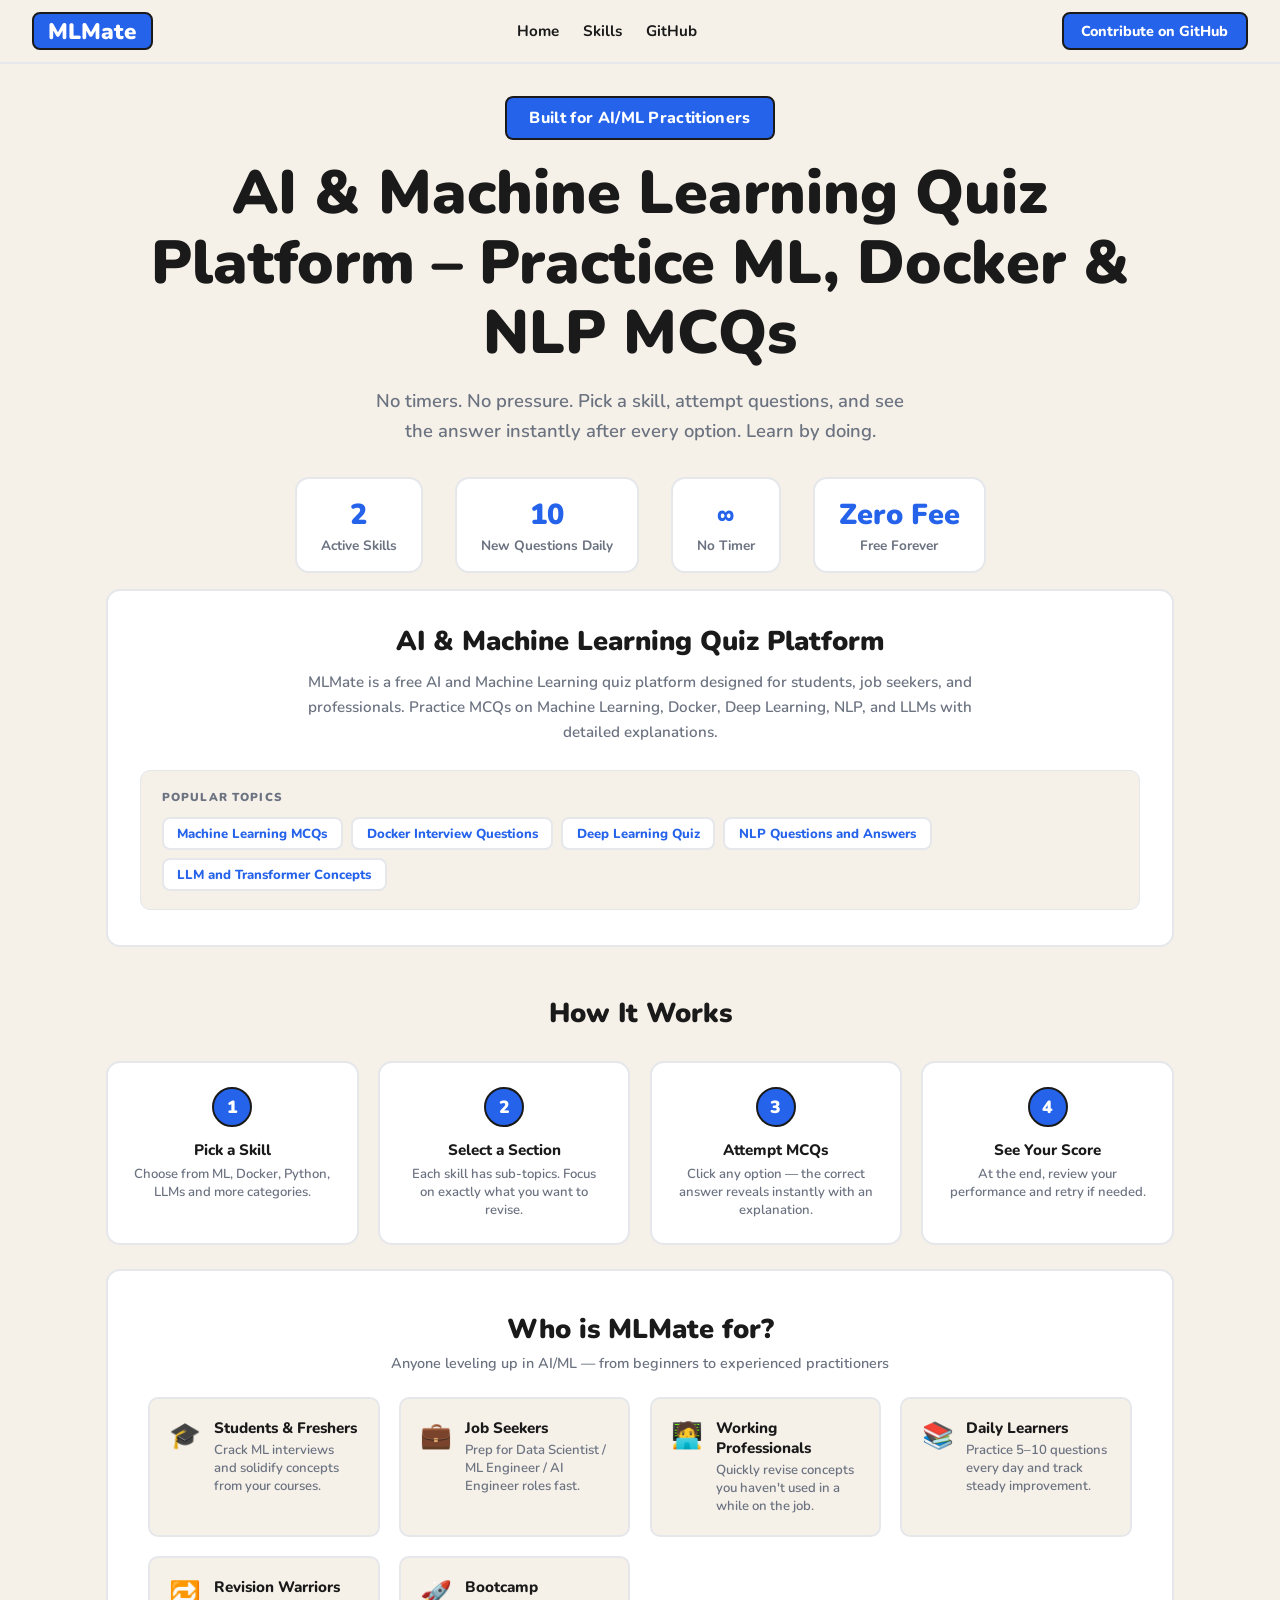
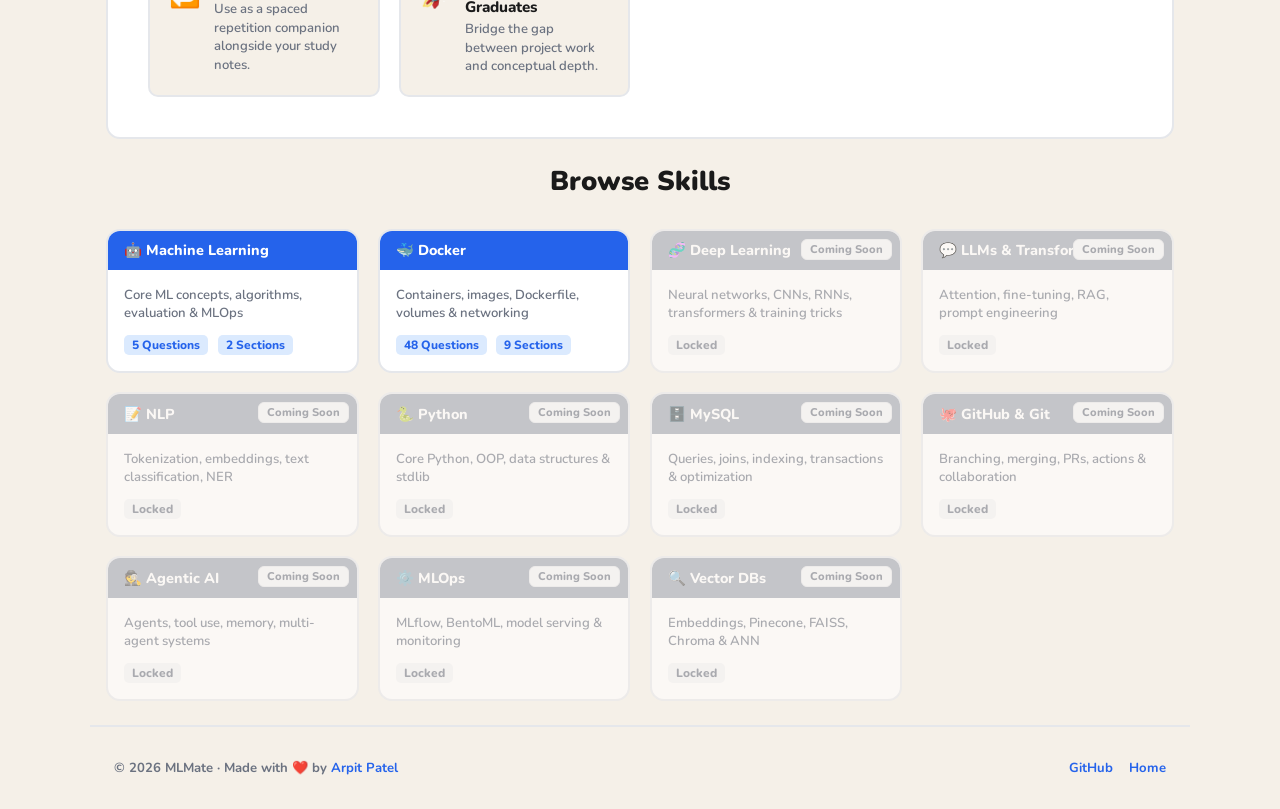
==== commit 3a76418c: "added responsive css in seo purpose section of platform details" ====
--- a/index.html
+++ b/index.html
@@ -919,6 +919,81 @@
         padding: 1.5rem 1rem 4rem;
       }
     }
+
+    /* ===== PLATFORM SECTION ===== */
+.platform-section {
+  padding-top: 0;
+}
+
+.platform-wrap {
+  background: var(--card-bg);
+  border: 2px solid var(--border);
+  border-radius: var(--radius);
+  padding: 2rem 2rem 2.2rem;
+}
+
+.platform-wrap .section-title {
+  margin-bottom: 0.6rem;
+}
+
+.platform-intro {
+  font-size: 0.95rem;
+  color: var(--muted);
+  font-weight: 600;
+  line-height: 1.65;
+  max-width: 680px;
+  margin: 0 auto 1.6rem;
+  text-align: center;
+}
+
+.platform-topics {
+  background: var(--bg);
+  border: 1.5px solid var(--border);
+  border-radius: 10px;
+  padding: 1.1rem 1.3rem;
+}
+
+.platform-topic-label {
+  font-size: 0.72rem;
+  font-weight: 900;
+  text-transform: uppercase;
+  letter-spacing: 0.1em;
+  color: var(--muted);
+  margin-bottom: 0.75rem;
+}
+
+.platform-chips {
+  display: flex;
+  flex-wrap: wrap;
+  gap: 0.5rem;
+}
+
+.platform-chip {
+  background: var(--card-bg);
+  border: 2px solid var(--border);
+  border-radius: 8px;
+  padding: 0.35rem 0.85rem;
+  font-size: 0.82rem;
+  font-weight: 800;
+  color: var(--blue);
+  white-space: nowrap;
+}
+
+@media (max-width: 600px) {
+  .platform-wrap {
+    padding: 1.4rem 1rem 1.6rem;
+  }
+
+  .platform-intro {
+    font-size: 0.88rem;
+  }
+
+  .platform-chip {
+    font-size: 0.78rem;
+    padding: 0.3rem 0.7rem;
+  }
+}
+
   </style>
 </head>
 
@@ -965,7 +1040,7 @@
       </div>
     </div>
 
-    <section class="section">
+    <!-- <section class="section">
       <div class="for-whom">
         <h2 class="section-title">AI & Machine Learning Quiz Platform</h2>
         <p>
@@ -980,6 +1055,28 @@
           <div>Deep Learning Quiz</div>
           <div>NLP Questions and Answers</div>
           <div>LLM and Transformer Concepts</div>
+        </div>
+      </div>
+    </section> -->
+
+    <!-- AI & ML Platform Section for SEO purposes -->
+    <section class="section platform-section">
+      <div class="platform-wrap">
+        <h2 class="section-title">AI & Machine Learning Quiz Platform</h2>
+        <p class="platform-intro">
+          MLMate is a free AI and Machine Learning quiz platform designed for students,
+          job seekers, and professionals. Practice MCQs on Machine Learning, Docker,
+          Deep Learning, NLP, and LLMs with detailed explanations.
+        </p>
+        <div class="platform-topics">
+          <div class="platform-topic-label">Popular Topics</div>
+          <div class="platform-chips">
+            <span class="platform-chip">Machine Learning MCQs</span>
+            <span class="platform-chip">Docker Interview Questions</span>
+            <span class="platform-chip">Deep Learning Quiz</span>
+            <span class="platform-chip">NLP Questions and Answers</span>
+            <span class="platform-chip">LLM and Transformer Concepts</span>
+          </div>
         </div>
       </div>
     </section>
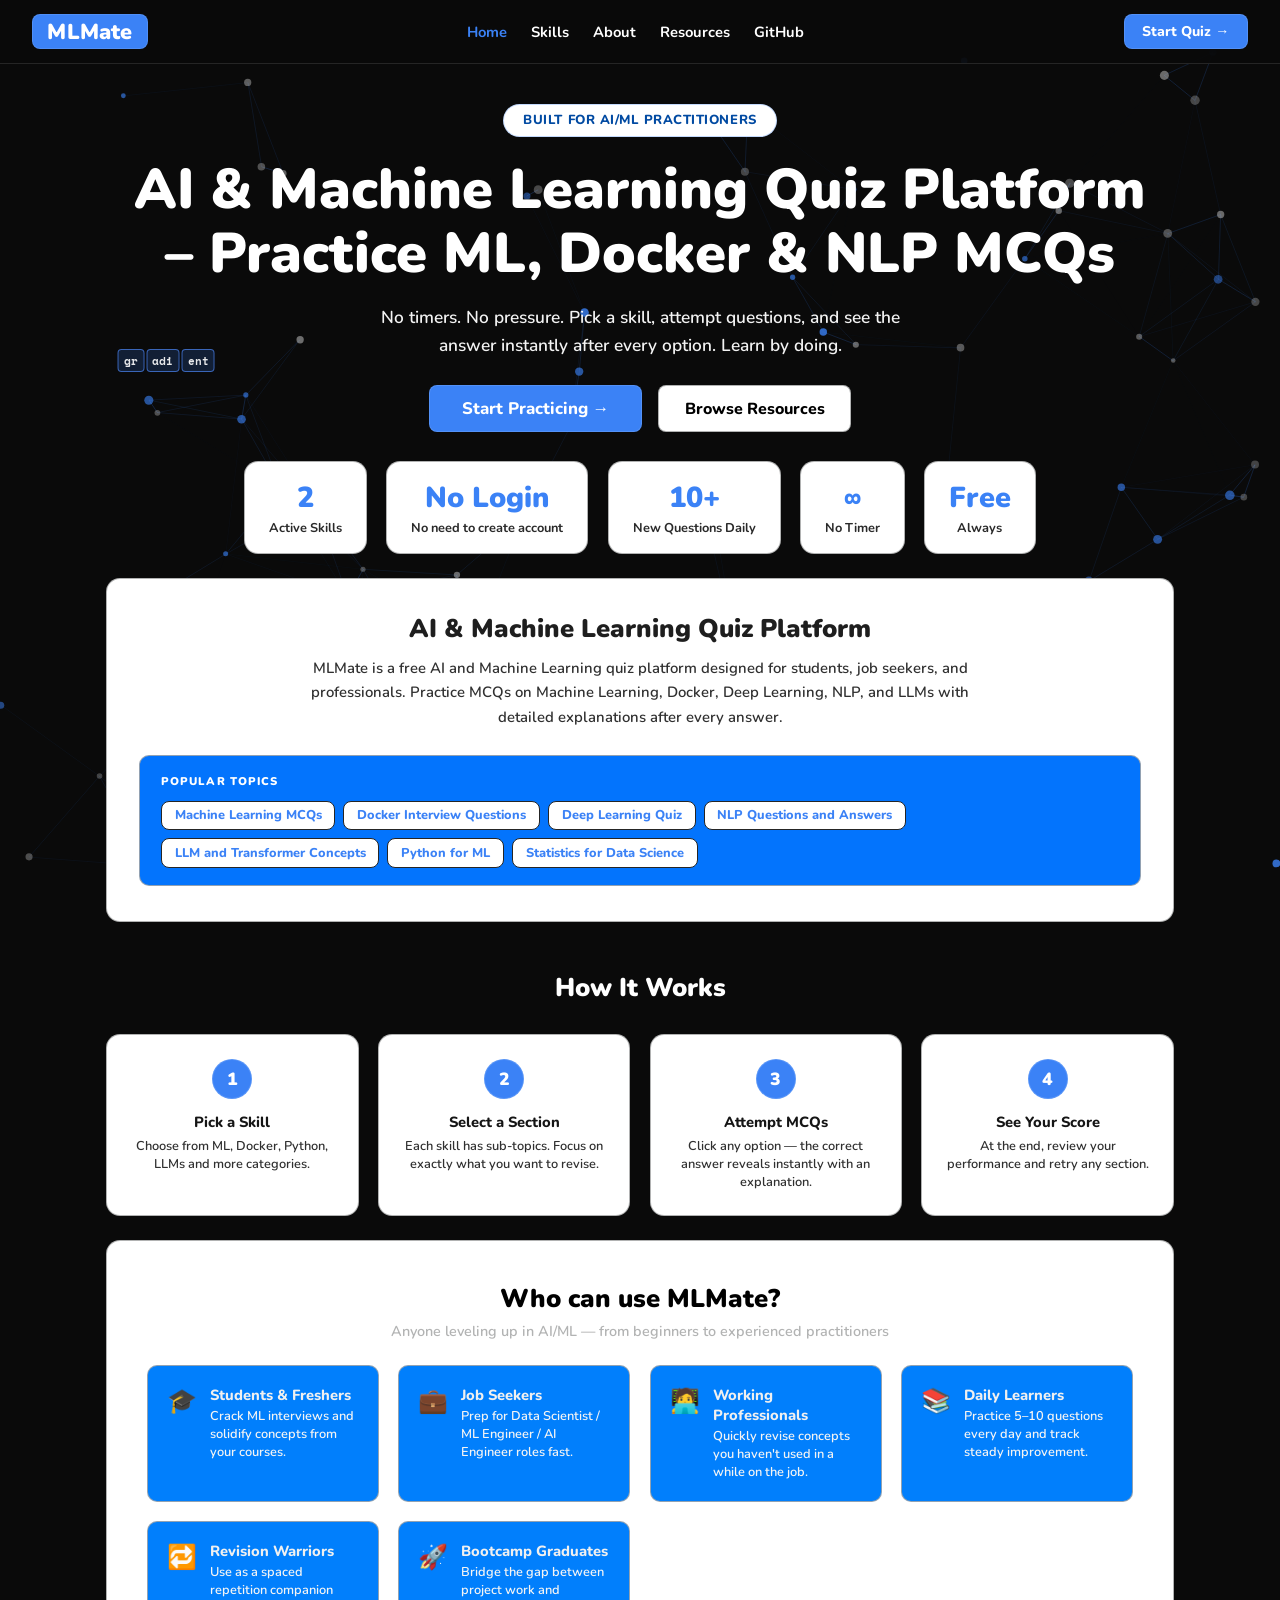
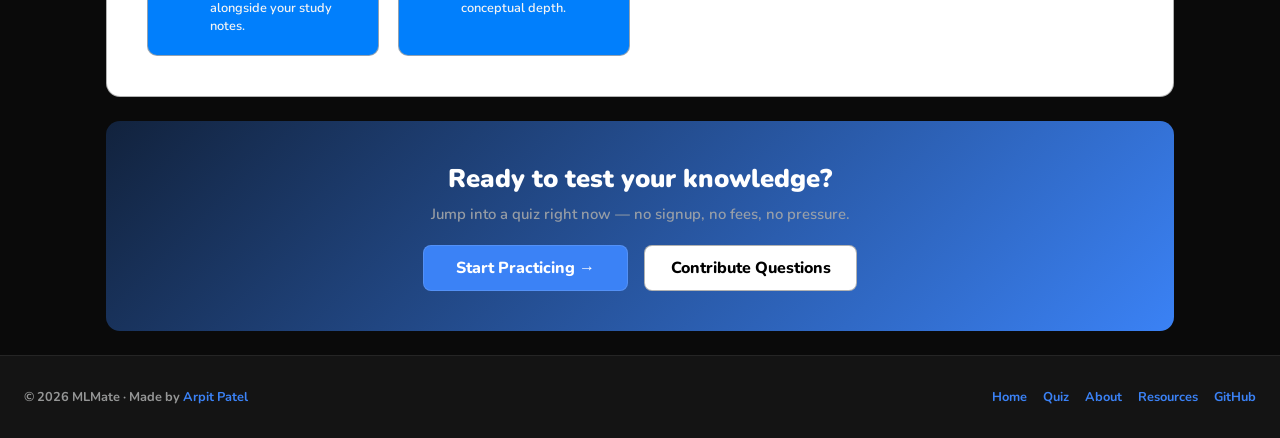
==== commit a2197663: "theme changed and added nlp, llm, dl questions" ====
--- a/index.html
+++ b/index.html
@@ -6,1027 +6,68 @@
   <meta name="viewport" content="width=device-width, initial-scale=1.0" />
   <title>MLMate – Practice AI, Machine Learning & Docker MCQs | Free Quiz Platform</title>
   <meta name="description"
-    content="Practice AI, Machine Learning, Docker, NLP & Deep Learning MCQs with detailed explanations. Free quiz platform for interview preparation.">
+    content="Practice AI, Machine Learning, Docker, NLP & Deep Learning MCQs with detailed explanations. Free quiz platform for interview preparation and daily learning.">
+  <meta name="keywords"
+    content="machine learning mcq, AI quiz, docker interview questions, NLP questions, deep learning quiz, ML interview prep, free AI quiz platform">
+  <meta name="author" content="Arpit Patel">
+  <link rel="canonical" href="https://mlmate.in/" />
   <meta property="og:title" content="MLMate - AI & ML Quiz Platform">
-  <meta property="og:description" content="Practice ML, AI, Docker, NLP quizzes with explanations.">
+  <meta property="og:description"
+    content="Practice ML, AI, Docker, NLP quizzes with instant explanations. Free forever.">
   <meta property="og:url" content="https://mlmate.in">
   <meta property="og:type" content="website">
+  <meta property="og:image" content="https://mlmate.in/preview.png">
+  <meta property="og:site_name" content="MLMate">
+  <meta name="twitter:card" content="summary_large_image">
+  <meta name="twitter:title" content="MLMate - AI & ML Quiz Platform">
+  <meta name="twitter:description" content="Free MCQ practice for ML, AI, Docker, NLP with explanations.">
+  <meta name="twitter:image" content="https://mlmate.in/preview.png">
+  <link rel="icon" href="/favicon.ico" type="image/x-icon">
   <link rel="preconnect" href="https://fonts.googleapis.com" />
+  <link rel="preconnect" href="https://fonts.gstatic.com" crossorigin>
   <link
     href="https://fonts.googleapis.com/css2?family=Nunito:wght@400;600;700;800;900&family=Space+Mono:wght@400;700&display=swap"
     rel="stylesheet" />
-  <style>
-    :root {
-      --bg: #f5f0e8;
-      --card-bg: #ffffff;
-      --blue: #2563eb;
-      --blue-dark: #1d4ed8;
-      --blue-light: #dbeafe;
-      --text: #1a1a1a;
-      --muted: #6b7280;
-      --border: #e5e7eb;
-      --green: #16a34a;
-      --red: #dc2626;
-      --yellow: #f59e0b;
-      --radius: 14px;
-      --shadow: 0 2px 12px rgba(0, 0, 0, 0.08);
-      --sidebar-w: 270px;
-    }
-
-    * {
-      box-sizing: border-box;
-      margin: 0;
-      padding: 0;
-    }
-
-    body {
-      font-family: 'Nunito', sans-serif;
-      background: var(--bg);
-      color: var(--text);
-      min-height: 100vh;
-    }
-
-    /* NAV */
-    nav {
-      background: var(--bg);
-      border-bottom: 2px solid var(--border);
-      padding: 0 2rem;
-      display: flex;
-      align-items: center;
-      justify-content: space-between;
-      height: 64px;
-      position: sticky;
-      top: 0;
-      z-index: 100;
-    }
-
-    .logo {
-      display: flex;
-      align-items: center;
-      gap: 10px;
-      text-decoration: none;
-      font-weight: 900;
-      font-size: 1.4rem;
-      color: #ffffff;
-      border: 2px solid var(--text);
-      border-radius: 8px;
-      background: var(--blue);
-      padding: 0.07rem 0.9rem;
-    }
-
-    .nav-links {
-      display: flex;
-      gap: 1.5rem;
-      list-style: none;
-    }
-
-    .nav-links a {
-      text-decoration: none;
-      color: var(--text);
-      font-weight: 700;
-      font-size: 0.95rem;
-      transition: color 0.15s;
-    }
-
-    .nav-links a:hover {
-      color: var(--blue);
-    }
-
-    .nav-btn {
-      background: var(--blue);
-      color: #fff;
-      border: 2px solid var(--text);
-      border-radius: 8px;
-      padding: 0.45rem 1.1rem;
-      font-family: 'Nunito', sans-serif;
-      font-weight: 800;
-      font-size: 0.9rem;
-      cursor: pointer;
-      text-decoration: none;
-      transition: background 0.15s;
-    }
-
-    .nav-btn:hover {
-      background: var(--blue-dark);
-    }
-
-    /* PAGES */
-    .page {
-      display: none;
-    }
-
-    .page.active {
-      display: block;
-    }
-
-    /* HERO */
-    .hero {
-      text-align: center;
-      padding: 2rem 1.5rem 1rem;
-      max-width: 1100px;
-      margin: 0 auto;
-    }
-
-    .hero-badge {
-      display: inline-block;
-      background: var(--blue);
-      color: #fff;
-      font-weight: 800;
-      font-size: 1rem;
-      padding: 0.55rem 1.4rem;
-      border-radius: 8px;
-      margin-bottom: 1.2rem;
-      border: 2px solid var(--text);
-      letter-spacing: 0.02em;
-    }
-
-    .hero h1 {
-      font-size: clamp(2.4rem, 6vw, 3.8rem);
-      font-weight: 900;
-      line-height: 1.15;
-      margin-bottom: 1.1rem;
-    }
-
-    .hero p {
-      font-size: 1.15rem;
-      color: var(--muted);
-      max-width: 540px;
-      margin: 0 auto 2rem;
-      font-weight: 600;
-      line-height: 1.6;
-    }
-
-    .hero-stats {
-      display: flex;
-      gap: 2rem;
-      justify-content: center;
-      flex-wrap: wrap;
-      margin-top: 1.5rem;
-    }
-
-    .stat {
-      background: var(--card-bg);
-      border: 2px solid var(--border);
-      border-radius: var(--radius);
-      padding: 1rem 1.5rem;
-      text-align: center;
-    }
-
-    .stat-num {
-      font-size: 1.8rem;
-      font-weight: 900;
-      color: var(--blue);
-    }
-
-    .stat-label {
-      font-size: 0.85rem;
-      color: var(--muted);
-      font-weight: 700;
-      margin-top: 2px;
-    }
-
-    /* SECTION */
-    .section {
-      max-width: 1100px;
-      margin: 0 auto;
-      padding: 1.5rem 1rem;
-    }
-
-    .section-title {
-      font-size: 1.7rem;
-      font-weight: 900;
-      margin-bottom: 1.8rem;
-      text-align: center;
-    }
-
-    /* FOR WHOM */
-    .for-whom {
-      background: var(--card-bg);
-      border: 2px solid var(--border);
-      border-radius: var(--radius);
-      padding: 2.5rem;
-    }
-
-    .for-whom-grid {
-      display: grid;
-      grid-template-columns: repeat(auto-fit, minmax(220px, 1fr));
-      gap: 1.2rem;
-      margin-top: 1.5rem;
-    }
-
-    .for-whom-card {
-      background: var(--bg);
-      border: 2px solid var(--border);
-      border-radius: 10px;
-      padding: 1.2rem;
-      display: flex;
-      gap: 0.8rem;
-      align-items: flex-start;
-    }
-
-    .for-whom-card .icon {
-      font-size: 1.6rem;
-      flex-shrink: 0;
-    }
-
-    .for-whom-card h4 {
-      font-size: 0.95rem;
-      font-weight: 800;
-      margin-bottom: 3px;
-    }
-
-    .for-whom-card p {
-      font-size: 0.82rem;
-      color: var(--muted);
-      font-weight: 600;
-      line-height: 1.4;
-    }
-
-    /* SKILLS GRID */
-    .skills-grid {
-      display: grid;
-      grid-template-columns: repeat(auto-fill, minmax(240px, 1fr));
-      gap: 1.2rem;
-    }
-
-    .skill-card {
-      background: var(--card-bg);
-      border: 2px solid var(--border);
-      border-radius: var(--radius);
-      overflow: hidden;
-      cursor: pointer;
-      transition: transform 0.15s, box-shadow 0.15s;
-      position: relative;
-    }
-
-    .skill-card:not(.inactive):hover {
-      transform: translateY(-3px);
-      box-shadow: 0 8px 24px rgba(0, 0, 0, 0.12);
-    }
-
-    .skill-card.inactive {
-      opacity: 0.55;
-      cursor: not-allowed;
-    }
-
-    .skill-card-header {
-      background: var(--blue);
-      color: #fff;
-      padding: 0.6rem 1rem;
-      font-weight: 800;
-      font-size: 0.9rem;
-      display: flex;
-      align-items: center;
-      gap: 0.5rem;
-    }
-
-    .skill-card.inactive .skill-card-header {
-      background: #9ca3af;
-    }
-
-    .skill-card-body {
-      padding: 1rem;
-    }
-
-    .skill-card-body h3 {
-      font-size: 1.1rem;
-      font-weight: 800;
-      margin-bottom: 0.4rem;
-    }
-
-    .skill-card-body p {
-      font-size: 0.82rem;
-      color: var(--muted);
-      font-weight: 600;
-      line-height: 1.4;
-      margin-bottom: 0.8rem;
-    }
-
-    .skill-meta {
-      display: flex;
-      gap: 0.6rem;
-      align-items: center;
-      font-size: 0.78rem;
-      font-weight: 700;
-      color: var(--muted);
-    }
-
-    .badge {
-      background: var(--blue-light);
-      color: var(--blue);
-      border-radius: 5px;
-      padding: 2px 8px;
-      font-size: 0.75rem;
-      font-weight: 800;
-    }
-
-    .badge.gray {
-      background: #f3f4f6;
-      color: #6b7280;
-    }
-
-    .coming-soon-tag {
-      position: absolute;
-      top: 8px;
-      right: 8px;
-      background: #f3f4f6;
-      border: 1.5px solid var(--border);
-      border-radius: 6px;
-      padding: 2px 8px;
-      font-size: 0.7rem;
-      font-weight: 800;
-      color: var(--muted);
-    }
-
-    /* HOW IT WORKS */
-    .how-grid {
-      display: grid;
-      grid-template-columns: repeat(auto-fit, minmax(200px, 1fr));
-      gap: 1.2rem;
-      margin-top: 1.5rem;
-    }
-
-    .how-card {
-      background: var(--card-bg);
-      border: 2px solid var(--border);
-      border-radius: var(--radius);
-      padding: 1.5rem;
-      text-align: center;
-    }
-
-    .how-num {
-      width: 40px;
-      height: 40px;
-      background: var(--blue);
-      color: #fff;
-      border-radius: 50%;
-      display: flex;
-      align-items: center;
-      justify-content: center;
-      font-weight: 900;
-      font-size: 1.1rem;
-      margin: 0 auto 0.8rem;
-      border: 2px solid var(--text);
-    }
-
-    .how-card h4 {
-      font-size: 0.95rem;
-      font-weight: 800;
-      margin-bottom: 5px;
-    }
-
-    .how-card p {
-      font-size: 0.82rem;
-      color: var(--muted);
-      font-weight: 600;
-    }
-
-    /* FOOTER */
-    footer {
-      border-top: 2px solid var(--border);
-      padding: 2rem 1.5rem;
-      max-width: 1100px;
-      margin: 0 auto;
-      display: flex;
-      align-items: center;
-      justify-content: space-between;
-      flex-wrap: wrap;
-      gap: 1rem;
-    }
-
-    footer p {
-      font-size: 0.82rem;
-      color: var(--muted);
-      font-weight: 700;
-    }
-
-    footer a {
-      color: var(--blue);
-      text-decoration: none;
-      font-weight: 700;
-      font-size: 0.82rem;
-    }
-
-    /* ===== SKILL PAGE ===== */
-    .skill-page-header {
-      background: var(--blue);
-      color: #fff;
-      padding: 1rem 1.5rem;
-    }
-
-    .skill-page-header .back-btn {
-      display: inline-flex;
-      align-items: center;
-      gap: 6px;
-      background: rgba(255, 255, 255, 0.15);
-      border: 1.5px solid rgba(255, 255, 255, 0.3);
-      border-radius: 8px;
-      padding: 0.4rem 0.9rem;
-      color: #fff;
-      font-family: 'Nunito', sans-serif;
-      font-weight: 800;
-      font-size: 0.85rem;
-      cursor: pointer;
-      margin-bottom: 1rem;
-      transition: background 0.15s;
-    }
-
-    .skill-page-header .back-btn:hover {
-      background: rgba(255, 255, 255, 0.25);
-    }
-
-    .skill-page-header h2 {
-      font-size: 2rem;
-      font-weight: 900;
-      margin-bottom: 0.3rem;
-    }
-
-    .skill-page-header p {
-      font-size: 0.95rem;
-      opacity: 0.85;
-      font-weight: 600;
-    }
-
-    /* ===== SKILL LAYOUT: SIDEBAR + QUIZ ===== */
-    .skill-body {
-      display: flex;
-      min-height: calc(100vh - 64px);
-      align-items: flex-start;
-    }
-
-    /* LEFT SIDEBAR */
-    .skill-sidebar {
-      width: var(--sidebar-w);
-      flex-shrink: 0;
-      background: var(--card-bg);
-      border-right: 2px solid var(--border);
-      min-height: calc(100vh - 64px);
-      padding: 1.5rem 1rem;
-      position: sticky;
-      top: 64px;
-      overflow-y: auto;
-      max-height: calc(100vh - 64px);
-    }
-
-    .sidebar-heading {
-      font-size: 0.7rem;
-      font-weight: 900;
-      text-transform: uppercase;
-      letter-spacing: 0.1em;
-      color: var(--muted);
-      margin-bottom: 0.8rem;
-      padding: 0 0.4rem;
-    }
-
-    .sidebar-section-btn {
-      display: flex;
-      align-items: flex-start;
-      gap: 0.7rem;
-      width: 100%;
-      background: none;
-      border: none;
-      border-radius: 10px;
-      padding: 0.75rem 0.8rem;
-      text-align: left;
-      cursor: pointer;
-      font-family: 'Nunito', sans-serif;
-      font-weight: 700;
-      font-size: 0.85rem;
-      color: var(--text);
-      transition: background 0.15s, color 0.15s;
-      margin-bottom: 3px;
-      line-height: 1.35;
-    }
-
-    .sidebar-section-btn:hover {
-      background: var(--blue-light);
-      color: var(--blue);
-    }
-
-    .sidebar-section-btn.active {
-      background: var(--blue);
-      color: #fff;
-    }
-
-    .sidebar-section-btn.active .sec-q-count {
-      background: rgba(255, 255, 255, 0.25);
-      color: #fff;
-    }
-
-    .sec-icon {
-      font-size: 1rem;
-      flex-shrink: 0;
-      margin-top: 1px;
-    }
-
-    .sec-info {
-      flex: 1;
-      min-width: 0;
-    }
-
-    .sec-name {
-      font-weight: 800;
-      white-space: normal;
-    }
-
-    .sec-q-count {
-      display: inline-block;
-      margin-top: 3px;
-      background: var(--blue-light);
-      color: var(--blue);
-      border-radius: 4px;
-      padding: 1px 6px;
-      font-size: 0.72rem;
-      font-weight: 800;
-    }
-
-    .sidebar-divider {
-      height: 1px;
-      background: var(--border);
-      margin: 1rem 0;
-    }
-
-    .sidebar-skill-info {
-      background: var(--bg);
-      border: 1.5px solid var(--border);
-      border-radius: 10px;
-      padding: 0.8rem;
-      margin-bottom: 1.2rem;
-    }
-
-    .sidebar-skill-info .ssi-name {
-      font-weight: 900;
-      font-size: 0.95rem;
-      margin-bottom: 2px;
-    }
-
-    .sidebar-skill-info .ssi-meta {
-      font-size: 0.75rem;
-      color: var(--muted);
-      font-weight: 700;
-    }
-
-    /* RIGHT: QUIZ CONTENT */
-    .skill-main {
-      flex: 1;
-      min-width: 0;
-      padding: 2rem 2rem 2rem;
-    }
-
-    .quiz-wrap {
-      max-width: 1080px;
-      margin: 0 auto;
-    }
-
-    /* QUIZ AREA */
-    .quiz-progress {
-      display: flex;
-      align-items: center;
-      gap: 1rem;
-      margin-bottom: 1.5rem;
-    }
-
-    .progress-bar {
-      flex: 1;
-      height: 8px;
-      background: var(--border);
-      border-radius: 999px;
-      overflow: hidden;
-    }
-
-    .progress-fill {
-      height: 100%;
-      background: var(--blue);
-      border-radius: 999px;
-      transition: width 0.3s;
-    }
-
-    .progress-text {
-      font-size: 0.82rem;
-      font-weight: 800;
-      color: var(--muted);
-      white-space: nowrap;
-    }
-
-    .q-card {
-      background: var(--card-bg);
-      border: 2px solid var(--border);
-      border-radius: var(--radius);
-      padding: 1.8rem;
-      margin-bottom: 1rem;
-    }
-
-    .q-num {
-      font-size: 0.78rem;
-      font-weight: 800;
-      color: var(--blue);
-      text-transform: uppercase;
-      letter-spacing: 0.08em;
-      margin-bottom: 0.6rem;
-    }
-
-    .q-text {
-      font-size: 1.1rem;
-      font-weight: 800;
-      line-height: 1.5;
-      margin-bottom: 1.5rem;
-    }
-
-    .q-options {
-      display: flex;
-      flex-direction: column;
-      gap: 0.7rem;
-    }
-
-    .opt-btn {
-      background: var(--bg);
-      border: 2px solid var(--border);
-      border-radius: 10px;
-      padding: 0.8rem 1.1rem;
-      text-align: left;
-      cursor: pointer;
-      font-family: 'Nunito', sans-serif;
-      font-weight: 700;
-      font-size: 0.95rem;
-      color: var(--text);
-      transition: all 0.15s;
-      display: flex;
-      align-items: center;
-      gap: 0.8rem;
-    }
-
-    .opt-btn:not(.answered):hover {
-      border-color: var(--blue);
-      background: var(--blue-light);
-    }
-
-    .opt-btn.correct {
-      background: #dcfce7;
-      border-color: var(--green);
-      color: var(--green);
-    }
-
-    .opt-btn.wrong {
-      background: #fee2e2;
-      border-color: var(--red);
-      color: var(--red);
-    }
-
-    .opt-btn.neutral-after {
-      opacity: 0.6;
-    }
-
-    .opt-letter {
-      width: 28px;
-      height: 28px;
-      background: var(--border);
-      border-radius: 6px;
-      display: flex;
-      align-items: center;
-      justify-content: center;
-      font-weight: 900;
-      font-size: 0.8rem;
-      flex-shrink: 0;
-    }
-
-    .opt-btn.correct .opt-letter {
-      background: var(--green);
-      color: #fff;
-    }
-
-    .opt-btn.wrong .opt-letter {
-      background: var(--red);
-      color: #fff;
-    }
-
-    .explanation-box {
-      background: var(--blue-light);
-      border: 2px solid var(--blue);
-      border-radius: 10px;
-      padding: 1rem 1.2rem;
-      margin-top: 1rem;
-      font-size: 0.9rem;
-      font-weight: 700;
-      color: var(--blue-dark);
-      line-height: 1.5;
-      display: none;
-    }
-
-    .explanation-box.show {
-      display: block;
-    }
-
-    .next-btn {
-      margin-top: 1.2rem;
-      background: var(--blue);
-      color: #fff;
-      border: 2px solid var(--text);
-      border-radius: 10px;
-      padding: 0.7rem 1.6rem;
-      font-family: 'Nunito', sans-serif;
-      font-weight: 800;
-      font-size: 0.95rem;
-      cursor: pointer;
-      display: none;
-      transition: background 0.15s;
-    }
-
-    .next-btn:hover {
-      background: var(--blue-dark);
-    }
-
-    .next-btn.show {
-      display: inline-flex;
-      align-items: center;
-      gap: 6px;
-    }
-
-    /* RESULTS */
-    .results-card {
-      background: var(--card-bg);
-      border: 2px solid var(--border);
-      border-radius: var(--radius);
-      padding: 2.5rem;
-      text-align: center;
-      margin: 2rem 0;
-    }
-
-    .score-circle {
-      width: 110px;
-      height: 110px;
-      border-radius: 50%;
-      background: var(--blue);
-      color: #fff;
-      display: flex;
-      flex-direction: column;
-      align-items: center;
-      justify-content: center;
-      margin: 0 auto 1.2rem;
-      border: 3px solid var(--text);
-    }
-
-    .score-num {
-      font-size: 2rem;
-      font-weight: 900;
-      line-height: 1;
-    }
-
-    .score-label {
-      font-size: 0.7rem;
-      font-weight: 800;
-      opacity: 0.85;
-    }
-
-    .results-card h3 {
-      font-size: 1.5rem;
-      font-weight: 900;
-      margin-bottom: 0.5rem;
-    }
-
-    .results-card p {
-      font-size: 0.95rem;
-      color: var(--muted);
-      font-weight: 600;
-    }
-
-    .results-actions {
-      display: flex;
-      gap: 0.8rem;
-      justify-content: center;
-      margin-top: 1.5rem;
-      flex-wrap: wrap;
-    }
-
-    .btn-outline {
-      background: transparent;
-      border: 2px solid var(--border);
-      border-radius: 10px;
-      padding: 0.6rem 1.3rem;
-      font-family: 'Nunito', sans-serif;
-      font-weight: 800;
-      font-size: 0.9rem;
-      cursor: pointer;
-      color: var(--text);
-      transition: border-color 0.15s;
-    }
-
-    .btn-outline:hover {
-      border-color: var(--blue);
-      color: var(--blue);
-    }
-
-    .btn-primary {
-      background: var(--blue);
-      border: 2px solid var(--text);
-      border-radius: 10px;
-      padding: 0.6rem 1.3rem;
-      font-family: 'Nunito', sans-serif;
-      font-weight: 800;
-      font-size: 0.9rem;
-      cursor: pointer;
-      color: #fff;
-      transition: background 0.15s;
-    }
-
-    .btn-primary:hover {
-      background: var(--blue-dark);
-    }
-
-    /* Empty state */
-    .quiz-empty-state {
-      text-align: center;
-      padding: 5rem 2rem;
-      color: var(--muted);
-    }
-
-    .quiz-empty-state {
-      font-size: 3rem;
-      margin-bottom: 1rem;
-    }
-
-    .quiz-empty-state p {
-      font-weight: 700;
-      font-size: 1rem;
-    }
-
-    .quiz-empty-state small {
-      display: block;
-      margin-top: 0.4rem;
-      font-size: 0.83rem;
-      font-weight: 600;
-    }
-
-    /* Mobile toggle for sidebar */
-    .sidebar-toggle {
-      display: none;
-      align-items: center;
-      gap: 6px;
-      background: var(--card-bg);
-      border: 2px solid var(--border);
-      border-radius: 8px;
-      padding: 0.45rem 0.9rem;
-      font-family: 'Nunito', sans-serif;
-      font-weight: 800;
-      font-size: 0.82rem;
-      cursor: pointer;
-      color: var(--text);
-      margin-bottom: 1.2rem;
-    }
-
-    @media (max-width: 768px) {
-      nav {
-        padding: 0 1rem;
-      }
-
-      .nav-links {
-        display: none;
-      }
-
-      .hero {
-        padding: 3rem 1rem 2rem;
-      }
-
-      .hero h1 {
-        font-size: 2rem;
-      }
-
-      /* Sidebar goes on top on mobile */
-      .skill-body {
-        flex-direction: column;
-      }
-
-      .skill-sidebar {
-        width: 100%;
-        min-height: unset;
-        position: relative;
-        top: 0;
-        max-height: unset;
-        border-right: none;
-        border-bottom: 2px solid var(--border);
-        padding: 1rem;
-      }
-
-      /* Collapsible on mobile */
-      .skill-sidebar.collapsed .sidebar-sections-list {
-        display: none;
-      }
-
-      .sidebar-toggle {
-        display: flex;
-      }
-
-      .skill-main {
-        padding: 1.5rem 1rem 4rem;
-      }
-    }
-
-    /* ===== PLATFORM SECTION ===== */
-.platform-section {
-  padding-top: 0;
-}
-
-.platform-wrap {
-  background: var(--card-bg);
-  border: 2px solid var(--border);
-  border-radius: var(--radius);
-  padding: 2rem 2rem 2.2rem;
-}
-
-.platform-wrap .section-title {
-  margin-bottom: 0.6rem;
-}
-
-.platform-intro {
-  font-size: 0.95rem;
-  color: var(--muted);
-  font-weight: 600;
-  line-height: 1.65;
-  max-width: 680px;
-  margin: 0 auto 1.6rem;
-  text-align: center;
-}
-
-.platform-topics {
-  background: var(--bg);
-  border: 1.5px solid var(--border);
-  border-radius: 10px;
-  padding: 1.1rem 1.3rem;
-}
-
-.platform-topic-label {
-  font-size: 0.72rem;
-  font-weight: 900;
-  text-transform: uppercase;
-  letter-spacing: 0.1em;
-  color: var(--muted);
-  margin-bottom: 0.75rem;
-}
-
-.platform-chips {
-  display: flex;
-  flex-wrap: wrap;
-  gap: 0.5rem;
-}
-
-.platform-chip {
-  background: var(--card-bg);
-  border: 2px solid var(--border);
-  border-radius: 8px;
-  padding: 0.35rem 0.85rem;
-  font-size: 0.82rem;
-  font-weight: 800;
-  color: var(--blue);
-  white-space: nowrap;
-}
-
-@media (max-width: 600px) {
-  .platform-wrap {
-    padding: 1.4rem 1rem 1.6rem;
-  }
-
-  .platform-intro {
-    font-size: 0.88rem;
-  }
-
-  .platform-chip {
-    font-size: 0.78rem;
-    padding: 0.3rem 0.7rem;
-  }
-}
-
-  </style>
+  <link rel="stylesheet" href="styles.css" />
 </head>
 
 <body>
-
-  <!-- NAV -->
-  <nav>
-    <a class="logo" href="#" onclick="showPage('home')">MLMate</a>
-    <ul class="nav-links">
-      <li><a href="#" onclick="showPage('home')">Home</a></li>
-      <li><a href="#" onclick="scrollToSkills()">Skills</a></li>
-      <li><a href="https://github.com/arpitpatelsitapur/MLMate" target="_blank">GitHub</a></li>
-    </ul>
-    <a href="https://github.com/arpitpatelsitapur/MLMate" target="_blank" class="nav-btn">Contribute on GitHub</a>
-  </nav>
-
-  <!-- ===== HOME PAGE ===== -->
-  <div id="page-home" class="page active">
-
-    <!-- HERO -->
+  <canvas id="bg-canvas" aria-hidden="true"></canvas>
+  <div id="token-streams" aria-hidden="true"></div>
+  <div id="page">
+
+    <nav>
+      <a class="logo" href="index.html">MLMate</a>
+      <ul class="nav-links">
+        <li><a href="index.html" style="color:var(--blue)">Home</a></li>
+        <li><a href="quiz.html">Skills</a></li>
+        <li><a href="about.html">About</a></li>
+        <li><a href="resources.html">Resources</a></li>
+        <li><a href="https://github.com/arpitpatelsitapur/MLMate" target="_blank">GitHub</a></li>
+      </ul>
+      <a href="quiz.html" class="nav-btn">Start Quiz →</a>
+    </nav>
+
     <div class="hero">
       <div class="hero-badge">Built for AI/ML Practitioners</div>
       <h1>AI & Machine Learning Quiz Platform – Practice ML, Docker & NLP MCQs</h1>
       <p>No timers. No pressure. Pick a skill, attempt questions, and see the answer instantly after every option. Learn
         by doing.</p>
-
+      <div style="display:flex;gap:1rem;justify-content:center;flex-wrap:wrap;margin-top:1.5rem;">
+        <a href="quiz.html" class="nav-btn" style="font-size:1.05rem;padding:0.7rem 2rem;">Start Practicing →</a>
+        <a href="resources.html" class="btn-outline-link">Browse Resources</a>
+      </div>
       <div class="hero-stats">
         <div class="stat">
           <div class="stat-num">2</div>
           <div class="stat-label">Active Skills</div>
         </div>
         <div class="stat">
-          <div class="stat-num">10</div>
+          <div class="stat-num">No Login</div>
+          <div class="stat-label">No need to create account</div>
+        </div>
+        <div class="stat">
+          <div class="stat-num">10+</div>
           <div class="stat-label">New Questions Daily</div>
         </div>
         <div class="stat">
@@ -1034,40 +75,18 @@
           <div class="stat-label">No Timer</div>
         </div>
         <div class="stat">
-          <div class="stat-num">Zero Fee</div>
-          <div class="stat-label">Free Forever</div>
+          <div class="stat-num">Free</div>
+          <div class="stat-label">Always</div>
         </div>
       </div>
     </div>
 
-    <!-- <section class="section">
-      <div class="for-whom">
-        <h2 class="section-title">AI & Machine Learning Quiz Platform</h2>
-        <p>
-          MLMate is a free AI and Machine Learning quiz platform designed for students,
-          job seekers, and professionals. Practice MCQs on Machine Learning, Docker,
-          Deep Learning, NLP, and LLMs with detailed explanations.
-        </p><br>
-        <div class="for-whom-card">
-          <h3>Popular Topics</h3>
-          <div>Machine Learning MCQs</div>
-          <div>Docker Interview Questions</div>
-          <div>Deep Learning Quiz</div>
-          <div>NLP Questions and Answers</div>
-          <div>LLM and Transformer Concepts</div>
-        </div>
-      </div>
-    </section> -->
-
-    <!-- AI & ML Platform Section for SEO purposes -->
     <section class="section platform-section">
       <div class="platform-wrap">
         <h2 class="section-title">AI & Machine Learning Quiz Platform</h2>
-        <p class="platform-intro">
-          MLMate is a free AI and Machine Learning quiz platform designed for students,
-          job seekers, and professionals. Practice MCQs on Machine Learning, Docker,
-          Deep Learning, NLP, and LLMs with detailed explanations.
-        </p>
+        <p class="platform-intro">MLMate is a free AI and Machine Learning quiz platform designed for students, job
+          seekers, and professionals. Practice MCQs on Machine Learning, Docker, Deep Learning, NLP, and LLMs with
+          detailed explanations after every answer.</p>
         <div class="platform-topics">
           <div class="platform-topic-label">Popular Topics</div>
           <div class="platform-chips">
@@ -1076,12 +95,13 @@
             <span class="platform-chip">Deep Learning Quiz</span>
             <span class="platform-chip">NLP Questions and Answers</span>
             <span class="platform-chip">LLM and Transformer Concepts</span>
+            <span class="platform-chip">Python for ML</span>
+            <span class="platform-chip">Statistics for Data Science</span>
           </div>
         </div>
       </div>
     </section>
 
-    <!-- HOW IT WORKS -->
     <section class="section">
       <h2 class="section-title">How It Works</h2>
       <div class="how-grid">
@@ -1103,55 +123,48 @@
         <div class="how-card">
           <div class="how-num">4</div>
           <h4>See Your Score</h4>
-          <p>At the end, review your performance and retry if needed.</p>
+          <p>At the end, review your performance and retry any section.</p>
         </div>
       </div>
     </section>
 
-    <!-- FOR WHOM -->
-    <section class="section" style="padding-top: 0;">
+    <section class="section" style="padding-top:0;">
       <div class="for-whom">
-        <h2 class="section-title" style="margin-bottom:0.3rem;">Who is MLMate for?</h2>
+        <h2 class="section-title" style="margin-bottom:0.3rem;">Who can use MLMate?</h2>
         <p style="text-align:center;color:var(--muted);font-size:0.9rem;font-weight:600;margin-bottom:0">Anyone leveling
           up in AI/ML — from beginners to experienced practitioners</p>
         <div class="for-whom-grid">
-          <div class="for-whom-card">
-            <span class="icon">🎓</span>
+          <div class="for-whom-card"><span class="icon">🎓</span>
             <div>
               <h4>Students & Freshers</h4>
               <p>Crack ML interviews and solidify concepts from your courses.</p>
             </div>
           </div>
-          <div class="for-whom-card">
-            <span class="icon">💼</span>
+          <div class="for-whom-card"><span class="icon">💼</span>
             <div>
               <h4>Job Seekers</h4>
               <p>Prep for Data Scientist / ML Engineer / AI Engineer roles fast.</p>
             </div>
           </div>
-          <div class="for-whom-card">
-            <span class="icon">🧑‍💻</span>
+          <div class="for-whom-card"><span class="icon">🧑‍💻</span>
             <div>
               <h4>Working Professionals</h4>
               <p>Quickly revise concepts you haven't used in a while on the job.</p>
             </div>
           </div>
-          <div class="for-whom-card">
-            <span class="icon">📚</span>
+          <div class="for-whom-card"><span class="icon">📚</span>
             <div>
               <h4>Daily Learners</h4>
               <p>Practice 5–10 questions every day and track steady improvement.</p>
             </div>
           </div>
-          <div class="for-whom-card">
-            <span class="icon">🔁</span>
+          <div class="for-whom-card"><span class="icon">🔁</span>
             <div>
               <h4>Revision Warriors</h4>
               <p>Use as a spaced repetition companion alongside your study notes.</p>
             </div>
           </div>
-          <div class="for-whom-card">
-            <span class="icon">🚀</span>
+          <div class="for-whom-card"><span class="icon">🚀</span>
             <div>
               <h4>Bootcamp Graduates</h4>
               <p>Bridge the gap between project work and conceptual depth.</p>
@@ -1161,316 +174,158 @@
       </div>
     </section>
 
-    <!-- SKILLS -->
-    <section class="section" id="skills-section" style="padding-top:0;">
-      <h2 class="section-title">Browse Skills</h2>
-      <div class="skills-grid" id="home-skills-grid"></div>
+    <section class="section" style="padding-top:0;">
+      <div class="cta-banner">
+        <h2>Ready to test your knowledge?</h2>
+        <p>Jump into a quiz right now — no signup, no fees, no pressure.</p>
+        <div style="display:flex;gap:1rem;justify-content:center;flex-wrap:wrap;">
+          <a href="quiz.html" class="nav-btn" style="font-size:1rem;padding:0.7rem 2rem;">Start Practicing →</a>
+          <a href="https://github.com/arpitpatelsitapur/MLMate" target="_blank" class="btn-outline-link">Contribute
+            Questions</a>
+        </div>
+      </div>
     </section>
 
-    <!-- FOOTER -->
     <footer>
-      <p>© 2026 MLMate · Made with ❤️ by <a href="https://github.com/arpitpatelsitapur" target="_blank">Arpit Patel</a>
+      <p>© 2026 MLMate · Made by <a href="https://github.com/arpitpatelsitapur" target="_blank">Arpit Patel</a>
       </p>
-      <div style="display:flex;gap:1rem;">
-        <a href="https://github.com/arpitpatelsitapur/MLMate" target="_blank">GitHub</a>
-        <a href="#" onclick="showPage('home')">Home</a>
+      <div style="display:flex;gap:1rem;flex-wrap:wrap;">
+        <a href="index.html">Home</a><a href="quiz.html">Quiz</a><a href="about.html">About</a>
+        <a href="resources.html">Resources</a><a href="https://github.com/arpitpatelsitapur/MLMate"
+          target="_blank">GitHub</a>
       </div>
     </footer>
+
   </div>
-
-  <!-- ===== SKILL PAGE ===== -->
-  <div id="page-skill" class="page">
-
-    <!-- Top header bar -->
-    <div class="skill-page-header" id="skill-header">
-      <button class="back-btn" onclick="showPage('home')">← Back to Skills</button>
-      <h2 id="skill-title">Machine Learning</h2>
-      <p id="skill-desc">Select a section on the left to start the quiz</p>
-    </div>
-
-    <!-- Two-column layout: Sidebar + Main -->
-    <div class="skill-body">
-
-      <!-- LEFT SIDEBAR -->
-      <aside class="skill-sidebar" id="skill-sidebar">
-
-        <!-- Skill summary chip -->
-        <div class="sidebar-skill-info">
-          <div class="ssi-name" id="sidebar-skill-name">Machine Learning</div>
-          <div class="ssi-meta" id="sidebar-skill-meta">0 sections · 0 questions</div>
-        </div>
-
-        <div class="sidebar-heading">Sections</div>
-
-        <!-- Mobile toggle -->
-        <button class="sidebar-toggle" onclick="toggleSidebar()">
-          ☰ <span id="sidebar-toggle-label">Show Sections</span>
-        </button>
-
-        <!-- Sections list -->
-        <div class="sidebar-sections-list" id="sidebar-sections-list">
-          <!-- Rendered by JS -->
-        </div>
-
-      </aside>
-
-      <!-- RIGHT: Quiz content -->
-      <main class="skill-main">
-        <div class="quiz-wrap" id="quiz-area">
-          <div class="quiz-empty-state">
-            <p>Pick a section from the sidebar to begin</p>
-            <small>Each section is independent — choose any topic</small>
-          </div>
-        </div>
-      </main>
-
-    </div>
-  </div>
-
-  <!-- DATA -->
-  <script src="questions.js"></script>
-
-  <!-- STATE & LOGIC -->
-  <script>
-    let currentSkill = null;
-    let currentSection = null;
-    let currentQ = 0;
-    let answered = false;
-    let score = 0;
-    let sidebarCollapsed = false;
-
-    // ============================================================
-    // Render home skills grid
-    // ============================================================
-    function renderSkillsGrid() {
-      const grid = document.getElementById('home-skills-grid');
-      grid.innerHTML = SKILLS.map(skill => `
-        <div class="skill-card ${skill.active ? '' : 'inactive'}" 
-             onclick="${skill.active ? `openSkill('${skill.id}')` : ''}">
-          ${!skill.active ? '<span class="coming-soon-tag">Coming Soon</span>' : ''}
-          <div class="skill-card-header">${skill.icon} ${skill.name}</div>
-          <div class="skill-card-body">
-            <p>${skill.desc}</p>
-            <div class="skill-meta">
-              ${skill.active
-          ? `<span class="badge">${skill.sections.reduce((acc, s) => acc + s.questions.length, 0)} Questions</span>
-                   <span class="badge">${skill.sections.length} Sections</span>`
-          : `<span class="badge gray">Locked</span>`
-        }
-            </div>
-          </div>
-        </div>
-      `).join('');
-    }
-
-    // ============================================================
-    // Navigation
-    // ============================================================
-    function showPage(page) {
-      document.querySelectorAll('.page').forEach(p => p.classList.remove('active'));
-      document.getElementById('page-' + page).classList.add('active');
-      window.scrollTo(0, 0);
-    }
-
-    function scrollToSkills() {
-      showPage('home');
-      setTimeout(() => document.getElementById('skills-section').scrollIntoView({ behavior: 'smooth' }), 100);
-    }
-
-    function toggleSidebar() {
-      sidebarCollapsed = !sidebarCollapsed;
-      const sidebar = document.getElementById('skill-sidebar');
-      const label = document.getElementById('sidebar-toggle-label');
-      sidebar.classList.toggle('collapsed', sidebarCollapsed);
-      label.textContent = sidebarCollapsed ? 'Show Sections' : 'Hide Sections';
-    }
-
-    // ============================================================
-    // Open a skill → render sidebar
-    // ============================================================
-    function openSkill(skillId) {
-      currentSkill = SKILLS.find(s => s.id === skillId);
-      currentSection = null;
-      currentQ = 0;
-      score = 0;
-
-      // Header
-      document.getElementById('skill-title').textContent = currentSkill.icon + ' ' + currentSkill.name;
-      document.getElementById('skill-desc').textContent = currentSkill.desc;
-
-      // Sidebar meta
-      const totalQ = currentSkill.sections.reduce((acc, s) => acc + s.questions.length, 0);
-      document.getElementById('sidebar-skill-name').textContent = currentSkill.icon + ' ' + currentSkill.name;
-      document.getElementById('sidebar-skill-meta').textContent =
-        `${currentSkill.sections.length} section${currentSkill.sections.length !== 1 ? 's' : ''} · ${totalQ} questions`;
-
-      // Render sidebar sections
-      renderSidebarSections();
-
-      // Reset quiz area
-      document.getElementById('quiz-area').innerHTML = `
-        <div class="quiz-empty-state">
-          <p>Pick a section from the sidebar to begin</p>
-          <small>Each section is independent — choose any topic</small>
-        </div>`;
-
-      showPage('skill');
-    }
-
-    // ============================================================
-    // Sidebar sections list
-    // ============================================================
-    function renderSidebarSections(activeSectionId) {
-      const list = document.getElementById('sidebar-sections-list');
-      list.innerHTML = currentSkill.sections.map((sec, i) => `
-        <button 
-          class="sidebar-section-btn ${sec.id === activeSectionId ? 'active' : ''}" 
-          id="sidebar-tab-${sec.id}"
-          onclick="openSection('${sec.id}')">
-          
-          <span class="sec-info">
-            <span class="sec-name">${sec.name}</span>
-            <span class="sec-q-count">${sec.questions.length} Q</span>
-          </span>
-        </button>
-      `).join('');
-    }
-
-    //function getSectionIcon(index) {
-    //  const icons = ['📋', '🎯', '🧩', '⚡', '🔬', '📊', '🛠️', '🚀'];
-    //  return icons[index % icons.length];
-    //}
-
-    // ============================================================
-    // Open a section
-    // ============================================================
-    function openSection(sectionId) {
-      currentSection = currentSkill.sections.find(s => s.id === sectionId);
-      currentQ = 0;
-      score = 0;
-      answered = false;
-
-      // Update sidebar active state
-      renderSidebarSections(sectionId);
-
-      // On mobile, collapse sidebar after picking
-      if (window.innerWidth <= 768) {
-        sidebarCollapsed = true;
-        document.getElementById('skill-sidebar').classList.add('collapsed');
-        document.getElementById('sidebar-toggle-label').textContent = 'Show Sections';
-      }
-
-      renderQuestion();
-    }
-
-    // ============================================================
-    // Quiz rendering
-    // ============================================================
-    function renderQuestion() {
-      const area = document.getElementById('quiz-area');
-      if (currentQ >= currentSection.questions.length) {
-        renderResults();
-        return;
-      }
-
-      const q = currentSection.questions[currentQ];
-      const letters = ['A', 'B', 'C', 'D'];
-      const pct = Math.round((currentQ / currentSection.questions.length) * 100);
-
-      area.innerHTML = `
-        <div class="quiz-progress">
-          <div class="progress-bar"><div class="progress-fill" style="width:${pct}%"></div></div>
-          <span class="progress-text">Q${currentQ + 1} / ${currentSection.questions.length}</span>
-        </div>
-        <div class="q-card">
-          <div class="q-num">Question ${currentQ + 1}</div>
-          <div class="q-text">${q.q}</div>
-          <div class="q-options">
-            ${q.options.map((opt, i) => `
-              <button class="opt-btn" id="opt-${i}" onclick="selectOption(${i})">
-                <span class="opt-letter">${letters[i]}</span>
-                ${opt}
-              </button>
-            `).join('')}
-          </div>
-          <div class="explanation-box" id="explanation"><b>Explanation:</b> ${q.explanation}</div>
-          <button class="next-btn" id="next-btn" onclick="nextQuestion()">
-            ${currentQ + 1 === currentSection.questions.length ? 'See Results →' : 'Next Question →'}
-          </button>
-        </div>
-      `;
-      answered = false;
-    }
-
-    function selectOption(idx) {
-      if (answered) return;
-      answered = true;
-
-      const q = currentSection.questions[currentQ];
-      const btns = document.querySelectorAll('.opt-btn');
-
-      btns.forEach((btn, i) => {
-        btn.classList.add('answered');
-        if (i === q.answer) btn.classList.add('correct');
-        else if (i === idx && idx !== q.answer) btn.classList.add('wrong');
-        else btn.classList.add('neutral-after');
+  <script>(function () {
+      'use strict';
+      const canvas = document.getElementById('bg-canvas');
+      if (!canvas) return;
+      const ctx = canvas.getContext('2d');
+      function resize() { canvas.width = window.innerWidth; canvas.height = window.innerHeight; }
+      resize(); window.addEventListener('resize', resize);
+      const mouse = { x: -9999, y: -9999 };
+      document.addEventListener('mousemove', e => { mouse.x = e.clientX; mouse.y = e.clientY; });
+      document.addEventListener('mouseleave', () => { mouse.x = -9999; mouse.y = -9999; });
+      const ripples = [];
+      document.addEventListener('click', e => {
+        ripples.push({ x: e.clientX, y: e.clientY, r: 0, maxR: 160, life: 1 });
+        dots.forEach(d => {
+          const dx = d.x - e.clientX, dy = d.y - e.clientY, dist = Math.hypot(dx, dy);
+          if (dist < 160 && dist > 0) { const f = (1 - dist / 160) * 4.5; d.vx += (dx / dist) * f; d.vy += (dy / dist) * f; d.bright = 1; }
+        });
       });
-
-      if (idx === q.answer) score++;
-
-      document.getElementById('explanation').classList.add('show');
-      document.getElementById('next-btn').classList.add('show');
-    }
-
-    function nextQuestion() {
-      currentQ++;
-      answered = false;
-      renderQuestion();
-    }
-
-    // ============================================================
-    // Results
-    // ============================================================
-    function renderResults() {
-      const total = currentSection.questions.length;
-      const pct = Math.round((score / total) * 100);
-      let msg = pct >= 80 ? "🔥 Excellent work!" : pct >= 60 ? "👍 Good job!" : "📚 Keep practicing!";
-
-      document.getElementById('quiz-area').innerHTML = `
-        <div class="results-card">
-          <div class="score-circle">
-            <span class="score-num">${score}/${total}</span>
-            <span class="score-label">SCORE</span>
-          </div>
-          <h3>${msg}</h3>
-          <p>You scored ${pct}% in <strong>${currentSection.name}</strong></p>
-          <div class="results-actions">
-            <button class="btn-outline" onclick="openSection('${currentSection.id}')">🔄 Retry Section</button>
-            <button class="btn-primary" onclick="showPage('home')">🏠 Back to Skills</button>
-          </div>
-        </div>
-      `;
-    }
-
-    // ============================================================
-    // Init
-    // ============================================================
-    renderSkillsGrid();
-  </script>
-  <script type="application/ld+json">
-{
-  "@context": "https://schema.org",
-  "@type": "WebSite",
-  "name": "MLMate",
-  "url": "https://mlmate.in",
-  "description": "AI and Machine Learning quiz platform with MCQs and explanations",
-  "potentialAction": {
-    "@type": "SearchAction",
-    "target": "https://mlmate.in/?q={search_term_string}",
-    "query-input": "required name=search_term_string"
-  }
-}
-</script>
+      const REPEL = 115, LINK_D = 155, N = 80;
+      class Dot {
+        constructor() { this.init(true); }
+        init(s) {
+          this.x = s ? Math.random() * canvas.width : (Math.random() < .5 ? -8 : canvas.width + 8);
+          this.y = s ? Math.random() * canvas.height : (Math.random() < .5 ? -8 : canvas.height + 8);
+          const a = Math.random() * Math.PI * 2, sp = 0.12 + Math.random() * 0.45;
+          this.vx = Math.cos(a) * sp; this.vy = Math.sin(a) * sp;
+          this.r0 = 2.2 + Math.random() * 2.6; this.a0 = 0.45 + Math.random() * 0.35;
+          this.isBlue = Math.random() > 0.42; this.bright = 0;
+        }
+        update() {
+          const cdx = this.x - mouse.x, cdy = this.y - mouse.y, cd = Math.hypot(cdx, cdy);
+          if (cd < REPEL && cd > 0) {
+            const f = 1 - cd / REPEL;
+            this.vx += (cdx / cd) * f * 0.22; this.vy += (cdy / cd) * f * 0.22;
+            this.bright = Math.max(this.bright, f * 0.85);
+          }
+          this.x += this.vx; this.y += this.vy;
+          this.vx += (Math.random() - .5) * 0.009; this.vy += (Math.random() - .5) * 0.009;
+          this.vx *= 0.993; this.vy *= 0.993;
+          const spd = Math.hypot(this.vx, this.vy); if (spd > 5) { this.vx *= 5 / spd; this.vy *= 5 / spd; }
+          this.bright = Math.max(0, this.bright - 0.018);
+          if (this.x < -14 || this.x > canvas.width + 14 || this.y < -14 || this.y > canvas.height + 14) this.init(false);
+        }
+        draw() {
+          const alpha = Math.min(1, this.a0 + this.bright * 0.5), r = this.r0 + this.bright * 2.2;
+          if (this.bright > 0.1) {
+            const g = ctx.createRadialGradient(this.x, this.y, 0, this.x, this.y, r * 3.2);
+            g.addColorStop(0, `rgba(59,130,246,${this.bright * 0.3})`); g.addColorStop(1, 'rgba(59,130,246,0)');
+            ctx.beginPath(); ctx.arc(this.x, this.y, r * 3.2, 0, Math.PI * 2); ctx.fillStyle = g; ctx.fill();
+          }
+          ctx.beginPath(); ctx.arc(this.x, this.y, r, 0, Math.PI * 2);
+          ctx.fillStyle = this.isBlue ? `rgba(59,130,246,${alpha})` : `rgba(200,200,200,${alpha * 0.65})`;
+          ctx.fill();
+        }
+      }
+      const dots = Array.from({ length: N }, () => new Dot());
+      function drawLinks() {
+        for (let i = 0; i < dots.length; i++)for (let j = i + 1; j < dots.length; j++) {
+          const dx = dots[i].x - dots[j].x, dy = dots[i].y - dots[j].y, d = Math.hypot(dx, dy);
+          if (d < LINK_D) {
+            const t = 1 - d / LINK_D, boost = Math.max(dots[i].bright, dots[j].bright);
+            ctx.beginPath(); ctx.moveTo(dots[i].x, dots[i].y); ctx.lineTo(dots[j].x, dots[j].y);
+            ctx.strokeStyle = `rgba(59,130,246,${t * (0.28 + boost * 0.55)})`; ctx.lineWidth = 0.9 + boost * 1.3; ctx.stroke();
+          }
+        }
+      }
+      function drawHalo() {
+        if (mouse.x < 0) return;
+        ctx.save(); ctx.beginPath(); ctx.arc(mouse.x, mouse.y, REPEL * 0.62, 0, Math.PI * 2);
+        ctx.strokeStyle = 'rgba(59,130,246,0.18)'; ctx.lineWidth = 1; ctx.setLineDash([4, 7]); ctx.stroke(); ctx.restore();
+      }
+      function drawRipples() {
+        for (let i = ripples.length - 1; i >= 0; i--) {
+          const rp = ripples[i];
+          ctx.beginPath(); ctx.arc(rp.x, rp.y, rp.r, 0, Math.PI * 2);
+          ctx.strokeStyle = `rgba(59,130,246,${rp.life * (1 - rp.r / rp.maxR) * 0.65})`;
+          ctx.lineWidth = 1.5; ctx.stroke(); rp.r += 3.8; rp.life *= 0.97;
+          if (rp.r >= rp.maxR) ripples.splice(i, 1);
+        }
+      }
+      function tick() {
+        ctx.clearRect(0, 0, canvas.width, canvas.height);
+        drawLinks(); dots.forEach(d => { d.update(); d.draw(); }); drawRipples(); drawHalo();
+        requestAnimationFrame(tick);
+      }
+      tick();
+      if (window.innerWidth <= 640) return;
+      const container = document.getElementById('token-streams'); if (!container) return;
+      const WORDS = ['gradient', 'loss', 'epoch', 'attention', 'embedding', 'softmax', 'ReLU', 'regression', 'dropout', 'decisiontree', 'sigmoid', 'weight', 'tensor', 'mse', 'recall', 'precision', 'entropy', 'encoder', 'decoder', 'pooling', 'variance', 'bias', 'kernel', 'norm', 'dockerHub', 'git', 'mask', 'head', 'knn', 'cosine', 'svm', 'logistic', 'kmeans', 'accuracy', 'randomforest', 'xgboost', 'lightgbm', 'catboost', 'transformer', 'lstm', 'gru', 'bert', 'gpt', 'vgg', 'pca', 'lda', 'dockercompose', 'dockervolume', 'dockerswarm', 'stemming', 'nltk', 'onehot', 'tfidf', 'word2vec', 'cnn', 'rnn', 'perceptron', 'gru', 'agents', 'prompts'];
+      function tokenize(w) {
+        const n = w.length; if (n <= 3) return [w];
+        if (n <= 6) return [w.slice(0, Math.ceil(n / 2)), w.slice(Math.ceil(n / 2))];
+        const a = Math.floor(n / 3), b = Math.floor(n * 2 / 3); return [w.slice(0, a), w.slice(a, b), w.slice(b)];
+      }
+      function feedParticle(cx, cy) {
+        let best = null, bd = Infinity;
+        dots.forEach(d => { const dist = Math.hypot(d.x - cx, d.y - cy); if (dist < bd) { bd = dist; best = d; } });
+        if (best) best.bright = 1;
+      }
+      const lanes = [{ x: 0.13, y: 0.40, wi: 0 }, { x: 0.55, y: 0.68, wi: 12 }, { x: 0.82, y: 0.24, wi: 24 }];
+      function runLane(idx) {
+        const lane = lanes[idx]; const word = WORDS[lane.wi % WORDS.length]; lane.wi++;
+        let el = document.getElementById('tlane-' + idx);
+        if (!el) { el = document.createElement('div'); el.id = 'tlane-' + idx; el.className = 'token-lane'; container.appendChild(el); }
+        el.style.left = (lane.x * 100) + 'vw'; el.style.top = (lane.y * 100) + 'vh';
+        const chunks = tokenize(word); el.innerHTML = '';
+        const wordEl = document.createElement('span'); wordEl.className = 'token-word';
+        const chunkEls = chunks.map(ch => {
+          const s = document.createElement('span'); s.className = 'token-chunk'; s.textContent = ch; wordEl.appendChild(s); return s;
+        });
+        el.appendChild(wordEl);
+        wordEl.animate([{ opacity: 0 }, { opacity: 1 }], { duration: 260, fill: 'forwards' });
+        let t = 340;
+        chunkEls.forEach((s, i) => setTimeout(() => s.classList.add('boxed'), t + i * 95));
+        t += chunkEls.length * 95 + 55;
+        chunkEls.forEach((s, i) => setTimeout(() => s.classList.add('filled'), t + i * 65));
+        t += chunkEls.length * 65 + 200;
+        setTimeout(() => {
+          const rect = el.getBoundingClientRect();
+          feedParticle(rect.left + rect.width / 2, rect.top + rect.height / 2);
+          wordEl.animate([{ opacity: 1, transform: 'translateY(0)' }, { opacity: 0, transform: 'translateY(-22px)' }],
+            { duration: 480, easing: 'ease-in', fill: 'forwards' });
+          lane.x = Math.max(0.06, Math.min(0.94, lane.x + (Math.random() - .5) * 0.15));
+          lane.y = Math.max(0.10, Math.min(0.88, lane.y + (Math.random() - .5) * 0.12));
+          setTimeout(() => runLane(idx), 600);
+        }, t);
+      }
+      setTimeout(() => runLane(0), 500); setTimeout(() => runLane(1), 1900); setTimeout(() => runLane(2), 3200);
+    })();</script>
 </body>
 
 </html>
--- a/styles.css
+++ b/styles.css
@@ -0,0 +1,1523 @@
+/* ═══════════════════════════════════════════════════════
+   MLMate – Dark Theme
+   #0a0a0a bg · #f0f0f0 text · #3b82f6 blue accent
+═══════════════════════════════════════════════════════ */
+:root {
+  --bg: #0a0a0a;
+  --bg2: #111111;
+  --card-bg: #161616;
+  --card-bg2: #1e1e1e;
+  --blue: #3b82f6;
+  --blue-dark: #2563eb;
+  --blue-light: rgba(59, 130, 246, 0.12);
+  --text: #f0f0f0;
+  --muted: #a7a8a8e0;
+  --border: #252525;
+  --border2: #333333;
+  --green: #22c55e;
+  --red: #ef4444;
+  --yellow: #f59e0b;
+  --radius: 14px;
+  --shadow: 0 2px 20px rgba(0, 0, 0, 0.6);
+  --sidebar-w: 270px;
+}
+
+*,
+*::before,
+*::after {
+  box-sizing: border-box;
+  margin: 0;
+  padding: 0;
+}
+
+html {
+  color-scheme: dark;
+}
+
+body {
+  font-family: 'Nunito', sans-serif;
+  background: var(--bg);
+  color: var(--text);
+  min-height: 100vh;
+
+  display: flex;
+  flex-direction: column;
+}
+
+.skill-card,
+.hero,
+.section,
+footer,
+.skill-page-header,
+.skill-body,
+.skill-sidebar,
+.skill-main {
+  position: relative;
+  z-index: 2;
+}
+
+/* ── ANIMATION LAYERS ─────────────────────────────────
+   Canvas:  fixed, z-index 0  (behind everything)
+   #page:   relative, z-index 1 (all real content)
+   #token-streams: fixed, z-index 2 (above page but pointer-events:none)
+─────────────────────────────────────────────────────── */
+#bg-canvas {
+  position: fixed;
+  top: 0;
+  left: 0;
+  width: 100vw;
+  height: 100vh;
+  pointer-events: none;
+  z-index: 0;
+  inset: 0;
+}
+
+#page {
+  position: relative;
+  z-index: 2;
+}
+
+#token-streams {
+  position: fixed;
+  inset: 0;
+  pointer-events: none;
+  z-index: 1;
+  overflow: hidden;
+}
+
+.token-lane {
+  position: absolute;
+  display: inline-flex;
+  align-items: center;
+  gap: 0;
+  height: 30px;
+  transform: translate(-50%, -50%);
+}
+
+.token-word {
+  font-family: 'Space Mono', monospace;
+  font-size: 0.72rem;
+  font-weight: 700;
+  color: rgba(255, 255, 255, 0.9);
+  letter-spacing: 0.01em;
+  opacity: 0;
+  display: inline-flex;
+  gap: 2px;
+  align-items: center;
+  filter: blur(0.4px);
+}
+
+.token-chunk {
+  border: 1.5px solid transparent;
+  border-radius: 4px;
+  padding: 2px 5px;
+  background: transparent;
+  font-size: 0.7rem;
+  transition: background 0.22s, border-color 0.18s;
+}
+
+.token-chunk.boxed {
+  border-color: rgba(80, 140, 255, 0.65);
+}
+
+.token-chunk.filled {
+  background: rgba(59, 130, 246, 0.18);
+}
+
+@media(max-width:640px) {
+  #token-streams {
+    display: none;
+  }
+}
+
+/* ── NAV ──────────────────────────────────────────────── */
+nav {
+  background: rgba(10, 10, 10, 0.88);
+  border-bottom: 1px solid var(--border);
+  padding: 0 2rem;
+  display: flex;
+  align-items: center;
+  justify-content: space-between;
+  height: 64px;
+  position: sticky;
+  top: 0;
+  z-index: 100;
+  backdrop-filter: blur(14px);
+  -webkit-backdrop-filter: blur(14px);
+}
+
+.logo {
+  text-decoration: none;
+  font-weight: 900;
+  font-size: 1.35rem;
+  color: #fff;
+  background: var(--blue);
+  border: 1.5px solid rgba(255, 255, 255, 0.1);
+  border-radius: 8px;
+  padding: 0.1rem 0.9rem;
+  letter-spacing: 0.01em;
+}
+
+.nav-links {
+  display: flex;
+  gap: 1.5rem;
+  list-style: none;
+}
+
+.nav-links a {
+  text-decoration: none;
+  color: #fff;
+  font-weight: 700;
+  font-size: 0.92rem;
+  transition: color 0.15s;
+}
+
+.nav-links a:hover {
+  color: #0084ff;
+}
+
+.nav-btn {
+  background: var(--blue);
+  color: #fff;
+  border: 1.5px solid rgba(255, 255, 255, 0.12);
+  border-radius: 8px;
+  padding: 0.45rem 1.1rem;
+  font-family: 'Nunito', sans-serif;
+  font-weight: 800;
+  font-size: 0.88rem;
+  cursor: pointer;
+  text-decoration: none;
+  transition: background 0.15s;
+}
+
+.nav-btn:hover {
+  background: var(--blue-dark);
+}
+
+/* ── HERO ─────────────────────────────────────────────── */
+.hero {
+  text-align: center;
+  padding: 2.5rem 1.5rem 1.5rem;
+  max-width: 1100px;
+  margin: 0 auto;
+  background: transparent;
+}
+
+.hero-badge {
+  display: inline-block;
+  background: rgb(255, 255, 255);
+  color: #014aa2;
+  border: 1.5px solid rgba(59, 130, 246, 0.3);
+  font-weight: 800;
+  font-size: 0.82rem;
+  padding: 0.4rem 1.2rem;
+  border-radius: 20px;
+  margin-bottom: 1.3rem;
+  letter-spacing: 0.04em;
+  text-transform: uppercase;
+}
+
+.hero h1 {
+  font-size: clamp(2.1rem, 6vw, 3.5rem);
+  font-weight: 900;
+  line-height: 1.15;
+  margin-bottom: 1.1rem;
+  color: #fff;
+}
+
+.hero p {
+  font-size: 1.08rem;
+  color: #fffffff3;
+  max-width: 540px;
+  margin: 0 auto;
+  font-weight: 600;
+  line-height: 1.65;
+}
+
+.hero-stats {
+  display: flex;
+  gap: 1.2rem;
+  justify-content: center;
+  flex-wrap: wrap;
+  margin-top: 1.8rem;
+}
+
+.stat {
+  background: rgb(255, 255, 255);
+  border: 1px solid var(--muted);
+  border-radius: var(--radius);
+  padding: 1rem 1.5rem;
+  text-align: center;
+  backdrop-filter: blur(8px);
+}
+
+.stat-num {
+  font-size: 1.8rem;
+  font-weight: 900;
+  color: var(--blue);
+}
+
+.stat-label {
+  font-size: 0.8rem;
+  color: #2a2a2a;
+  font-weight: 700;
+  margin-top: 2px;
+}
+
+/* ── SECTION ──────────────────────────────────────────── */
+.section {
+  max-width: 1100px;
+  margin: 0 auto;
+  padding: 1.5rem 1rem;
+}
+
+.section-title {
+  font-size: 1.6rem;
+  font-weight: 900;
+  margin-bottom: 1.8rem;
+  text-align: center;
+  color: #ffffff;
+}
+
+/* ── PLATFORM SECTION ─────────────────────────────────── */
+.platform-section {
+  padding-top: 0;
+}
+
+.platform-wrap {
+  background: #ffffff;
+  border: 1px solid var(--muted);
+  border-radius: var(--radius);
+  padding: 2rem 2rem 2.2rem;
+}
+
+.platform-wrap .section-title {
+  margin-bottom: 0.6rem;
+  color: #1e1e1e;
+}
+
+.platform-intro {
+  font-size: 0.93rem;
+  color: #303030;
+  font-weight: 600;
+  line-height: 1.65;
+  max-width: 680px;
+  margin: 0 auto 1.6rem;
+  text-align: center;
+}
+
+.platform-topics {
+  background: #0374fd;
+  border: 1px solid var(--muted);
+  border-radius: 10px;
+  padding: 1.1rem 1.3rem;
+}
+
+.platform-topic-label {
+  font-size: 0.7rem;
+  font-weight: 900;
+  text-transform: uppercase;
+  letter-spacing: 0.1em;
+  color: #fff;
+  margin-bottom: 0.75rem;
+}
+
+.platform-chips {
+  display: flex;
+  flex-wrap: wrap;
+  gap: 0.5rem;
+}
+
+.platform-chip {
+  background: rgb(255, 255, 255);
+  border: 1px solid var(--border);
+  border-radius: 8px;
+  padding: 0.3rem 0.8rem;
+  font-size: 0.8rem;
+  font-weight: 800;
+  color: var(--blue);
+}
+
+/* ── FOR WHOM ─────────────────────────────────────────── */
+.for-whom {
+  background: #fff;
+  border: 1px solid var(--muted);
+  border-radius: var(--radius);
+  padding: 2.5rem;
+}
+
+.for-whom .section-title {
+  margin-bottom: 0.6rem;
+  color: #000000;
+}
+
+.for-whom-grid {
+  display: grid;
+  grid-template-columns: repeat(auto-fit, minmax(220px, 1fr));
+  gap: 1.2rem;
+  margin-top: 1.5rem;
+}
+
+.for-whom-card {
+  background: #017ffc;
+  border: 1px solid var(--muted);
+  border-radius: 10px;
+  padding: 1.2rem;
+  display: flex;
+  gap: 0.8rem;
+  align-items: flex-start;
+}
+
+.for-whom-card .icon {
+  font-size: 1.5rem;
+  flex-shrink: 0;
+}
+
+.for-whom-card h4 {
+  font-size: 0.92rem;
+  font-weight: 800;
+  margin-bottom: 3px;
+  color: var(--text);
+}
+
+.for-whom-card p {
+  font-size: 0.8rem;
+  color: #f4f4f4;
+  font-weight: 600;
+  line-height: 1.4;
+}
+
+/* ── HOW IT WORKS ─────────────────────────────────────── */
+.how-grid {
+  display: grid;
+  grid-template-columns: repeat(auto-fit, minmax(200px, 1fr));
+  gap: 1.2rem;
+  margin-top: 1.5rem;
+}
+
+.how-card {
+  background: #fff;
+  border: 1px solid var(--muted);
+  border-radius: var(--radius);
+  padding: 1.5rem;
+  text-align: center;
+}
+
+.how-num {
+  width: 40px;
+  height: 40px;
+  background: var(--blue);
+  color: #fff;
+  border-radius: 50%;
+  display: flex;
+  align-items: center;
+  justify-content: center;
+  font-weight: 900;
+  font-size: 1.1rem;
+  margin: 0 auto 0.8rem;
+  border: 1.5px solid rgba(255, 255, 255, 0.15);
+}
+
+.how-card h4 {
+  font-size: 0.92rem;
+  font-weight: 800;
+  margin-bottom: 5px;
+  color: #151515;
+}
+
+.how-card p {
+  font-size: 0.8rem;
+  color: #303030;
+  font-weight: 600;
+}
+
+/* ── SKILLS GRID ──────────────────────────────────────── */
+.skills-grid {
+  display: grid;
+  grid-template-columns: repeat(auto-fill, minmax(240px, 1fr));
+  gap: 1.2rem;
+}
+
+.skill-card {
+  background: #fff;
+  border: 1px #0053a19a solid;
+  border-radius: var(--radius);
+  overflow: hidden;
+  cursor: pointer;
+  transition: transform 0.15s, box-shadow 0.15s, border-color 0.15s;
+  position: relative;
+  text-decoration: none;
+  color: #dadada;
+  display: block;
+}
+
+.skill-card:not(.inactive):hover {
+  transform: translateY(-3px);
+  box-shadow: 0 8px 32px rgba(59, 130, 246, 0.18);
+  border-color: rgba(59, 130, 246, 0.85);
+}
+
+.skill-card.inactive {
+  opacity: 0.95;
+  cursor: not-allowed;
+}
+
+.skill-card-header {
+  background: rgba(2, 133, 255, 0.955);
+  border-bottom: 1px solid var(--muted);
+  color: #ffffff;
+  padding: 0.65rem 1rem;
+  font-weight: 800;
+  font-size: 0.88rem;
+}
+
+.skill-card.inactive .skill-card-header {
+  background: rgba(0, 157, 255, 0.764);
+  color: #f4f4f4;
+}
+
+.skill-card-body {
+  padding: 1rem;
+}
+
+.skill-card-body p {
+  font-size: 0.81rem;
+  color: #1f1f1f;
+  font-weight: 600;
+  line-height: 1.45;
+  margin-bottom: 0.8rem;
+}
+
+.skill-meta {
+  display: flex;
+  gap: 0.5rem;
+  align-items: center;
+}
+
+.badge {
+  background: rgb(0, 132, 255);
+  color: #082b52;
+  border-radius: 5px;
+  padding: 2px 8px;
+  font-size: 0.73rem;
+  font-weight: 800;
+}
+
+.badge.gray {
+  background: rgba(255, 255, 255, 0.07);
+  color: var(--muted);
+}
+
+.coming-soon-tag {
+  position: absolute;
+  top: 8px;
+  right: 8px;
+  background: rgb(0, 145, 255);
+  border: 1px solid var(--border);
+  border-radius: 6px;
+  padding: 2px 8px;
+  font-size: 0.68rem;
+  font-weight: 800;
+  color: #fff;
+}
+
+/* ── CTA BANNER ───────────────────────────────────────── */
+.cta-banner {
+  background: linear-gradient(135deg, rgba(18, 35, 62, 0.98), rgba(61, 135, 255, 0.96));
+  /* border: 1px solid rgba(59, 130, 246, 0.3); */
+  border-radius: var(--radius);
+  padding: 2.5rem 2rem;
+  text-align: center;
+}
+
+.cta-banner h2 {
+  font-size: 1.6rem;
+  font-weight: 900;
+  margin-bottom: 0.5rem;
+  color: #fff;
+}
+
+.cta-banner p {
+  font-size: 0.93rem;
+  color: var(--muted);
+  font-weight: 600;
+  margin-bottom: 1.3rem;
+}
+
+/* ── OUTLINE LINK ─────────────────────────────────────── */
+.btn-outline-link {
+  display: inline-flex;
+  align-items: center;
+  background: rgb(255, 255, 255);
+  border: 1.5px solid var(--muted);
+  border-radius: 8px;
+  padding: 0.7rem 1.6rem;
+  font-family: 'Nunito', sans-serif;
+  font-weight: 800;
+  font-size: 1rem;
+  color: #000;
+  text-decoration: none;
+  transition: border-color 0.15s, color 0.15s;
+}
+
+.btn-outline-link:hover {
+  border-color: #fff;
+  color: #028cfd;
+}
+
+/* ── FOOTER ───────────────────────────────────────────── */
+footer {
+  border-top: 1px solid var(--border);
+  padding: 2rem 1.5rem;
+  margin: 0 auto;
+  display: flex;
+  align-items: center;
+  justify-content: space-between;
+  flex-wrap: wrap;
+  gap: 1rem;
+  background: rgba(21, 21, 21, 0.98);
+  margin-top: auto;
+}
+
+footer p {
+  font-size: 0.8rem;
+  color: var(--muted);
+  font-weight: 700;
+}
+
+footer a {
+  color: var(--blue);
+  text-decoration: none;
+  font-weight: 700;
+  font-size: 0.8rem;
+}
+
+footer a:hover {
+  text-decoration: underline;
+  color: #e0e0e0;
+}
+
+/* ── RESOURCES PAGE ───────────────────────────────────── */
+.res-hero {
+  text-align: center;
+  padding: 3rem 1.5rem 1rem;
+  max-width: 760px;
+  margin: 0 auto;
+}
+
+.res-hero h1 {
+  font-size: clamp(1.9rem, 5vw, 3rem);
+  font-weight: 900;
+  line-height: 1.2;
+  margin-bottom: 0.8rem;
+  color: #fff;
+}
+
+.res-hero p {
+  font-size: 1rem;
+  color: #e7e7e7;
+  font-weight: 600;
+  line-height: 1.7;
+}
+
+.filter-bar {
+  display: flex;
+  gap: 0.5rem;
+  flex-wrap: wrap;
+  justify-content: center;
+  margin: 1.5rem 0 0.5rem;
+}
+
+.filter-btn {
+  background: #fff;
+  border: 1px solid var(--border);
+  border-radius: 8px;
+  padding: 0.4rem 1rem;
+  font-family: 'Nunito', sans-serif;
+  font-weight: 800;
+  font-size: 0.82rem;
+  cursor: pointer;
+  color: #000;
+  transition: all 0.15s;
+}
+
+.filter-btn:hover,
+.filter-btn.active {
+  background: var(--blue);
+  color: #fff;
+  border-color: var(--blue);
+}
+
+.level-legend {
+  display: flex;
+  gap: 1rem;
+  flex-wrap: wrap;
+  justify-content: center;
+  margin-bottom: 1.5rem;
+}
+
+.level-item {
+  font-size: 0.78rem;
+  font-weight: 700;
+  color: var(--muted);
+  display: flex;
+  align-items: center;
+  gap: 0.3rem;
+}
+
+.level-dot {
+  width: 8px;
+  height: 8px;
+  border-radius: 50%;
+}
+
+.dot-beginner {
+  background: var(--green);
+}
+
+.dot-intermediate {
+  background: var(--yellow);
+}
+
+.dot-advanced {
+  background: var(--red);
+}
+
+.disclaimer {
+  background: #fff;
+  border: 1px solid var(--border);
+  border-radius: var(--radius);
+  padding: 1rem 1.3rem;
+  margin-bottom: 2rem;
+  font-size: 0.82rem;
+  color: #2a2929;
+  font-weight: 600;
+}
+
+.disclaimer strong {
+  color: #1b1b1b;
+}
+
+.res-section {
+  margin-bottom: 2.5rem;
+}
+
+.res-section-title {
+  font-size: 1.2rem;
+  font-weight: 900;
+  margin-bottom: 1rem;
+  display: flex;
+  align-items: center;
+  gap: 0.5rem;
+  padding-bottom: 0.5rem;
+  border-bottom: 1px solid var(--border);
+  color: #fff;
+}
+
+.res-grid {
+  display: grid;
+  grid-template-columns: repeat(auto-fill, minmax(280px, 1fr));
+  gap: 1rem;
+}
+
+.res-card {
+  background: var(--card-bg);
+  border: 1px solid var(--border);
+  border-radius: var(--radius);
+  padding: 1.2rem 1.3rem;
+  text-decoration: none;
+  color: var(--text);
+  transition: transform 0.15s, box-shadow 0.15s, border-color 0.15s;
+  display: block;
+}
+
+.res-card:hover {
+  transform: translateY(-2px);
+  box-shadow: 0 6px 24px rgba(59, 130, 246, 0.15);
+  border-color: rgba(59, 130, 246, 0.4);
+}
+
+.res-card-top {
+  display: flex;
+  align-items: flex-start;
+  justify-content: space-between;
+  gap: 0.5rem;
+  margin-bottom: 0.5rem;
+}
+
+.res-card h3 {
+  font-size: 0.95rem;
+  font-weight: 900;
+  line-height: 1.3;
+  color: #fff;
+}
+
+.res-tag {
+  font-size: 0.68rem;
+  font-weight: 800;
+  padding: 2px 7px;
+  border-radius: 5px;
+  white-space: nowrap;
+  flex-shrink: 0;
+}
+
+.tag-free {
+  background: rgba(34, 197, 94, 0.15);
+  color: #4ade80;
+}
+
+.tag-paid {
+  background: rgba(245, 158, 11, 0.15);
+  color: #fbbf24;
+}
+
+.tag-book {
+  background: rgba(59, 130, 246, 0.15);
+  color: var(--blue);
+}
+
+.tag-tool {
+  background: rgba(167, 139, 250, 0.15);
+  color: #a78bfa;
+}
+
+.tag-community {
+  background: rgba(244, 114, 182, 0.15);
+  color: #f472b6;
+}
+
+.res-card p {
+  font-size: 0.82rem;
+  color: var(--muted);
+  font-weight: 600;
+  line-height: 1.5;
+  margin-bottom: 0.7rem;
+}
+
+.res-card-meta {
+  display: flex;
+  gap: 0.5rem;
+  flex-wrap: wrap;
+  align-items: center;
+}
+
+.res-level {
+  font-size: 0.72rem;
+  font-weight: 800;
+  padding: 2px 7px;
+  background: var(--bg2);
+  border: 1px solid var(--border);
+  border-radius: 5px;
+  color: var(--muted);
+}
+
+.res-topic {
+  font-size: 0.72rem;
+  font-weight: 700;
+  color: var(--muted);
+}
+
+/* ── ABOUT PAGE ───────────────────────────────────────── */
+.about-hero {
+  text-align: center;
+  padding: 3rem 1.5rem 1.5rem;
+  max-width: 1100px;
+  margin: 0 auto;
+}
+
+.about-hero h1 {
+  font-size: clamp(2rem, 5vw, 3rem);
+  font-weight: 900;
+  line-height: 1.2;
+  margin-bottom: 1rem;
+  color: #fff;
+}
+
+.about-hero p {
+  font-size: 1.05rem;
+  color: #dadada;
+  font-weight: 600;
+  line-height: 1.7;
+}
+
+.about-card {
+  background: #fff;
+  border: 1px solid var(--border);
+  border-radius: var(--radius);
+  padding: 2rem 2.2rem;
+  margin-bottom: 1.5rem;
+}
+
+.about-card h2 {
+  font-size: 1.3rem;
+  font-weight: 900;
+  margin-bottom: 0.8rem;
+  display: flex;
+  align-items: center;
+  gap: 0.6rem;
+  color: #0b70ff;
+}
+
+.about-card p,
+.about-card li {
+  font-size: 0.93rem;
+  color: #202020;
+  font-weight: 600;
+  line-height: 1.7;
+}
+
+.about-card ul {
+  padding-left: 1.3rem;
+  margin-top: 0.5rem;
+}
+
+.about-card ul li {
+  margin-bottom: 0.4rem;
+}
+
+.principle-grid {
+  display: grid;
+  grid-template-columns: repeat(auto-fit, minmax(200px, 1fr));
+  gap: 1rem;
+  margin-top: 1.2rem;
+}
+
+.principle-card {
+  background: #007bff;
+  border: 1px solid var(--border);
+  border-radius: 10px;
+  padding: 1.2rem;
+  text-align: center;
+}
+
+.principle-card .p-icon {
+  font-size: 1.8rem;
+  margin-bottom: 0.5rem;
+}
+
+.principle-card h4 {
+  font-size: 0.9rem;
+  font-weight: 900;
+  margin-bottom: 0.3rem;
+  color: var(--text);
+}
+
+.principle-card p {
+  font-size: 0.8rem;
+  color: #dedede;
+  font-weight: 600;
+}
+
+.creator-card {
+  display: flex;
+  gap: 1.5rem;
+  align-items: flex-start;
+}
+
+.roadmap-list {
+  list-style: none;
+  padding: 0;
+  margin-top: 1rem;
+}
+
+.roadmap-list li {
+  display: flex;
+  align-items: center;
+  gap: 0.8rem;
+  padding: 0.7rem 0;
+  border-bottom: 1px solid var(--border);
+  font-size: 0.9rem;
+  font-weight: 700;
+  color: #181818;
+}
+
+.roadmap-list li:last-child {
+  border-bottom: none;
+}
+
+.roadmap-tag {
+  font-size: 0.72rem;
+  font-weight: 800;
+  padding: 2px 8px;
+  border-radius: 5px;
+  white-space: nowrap;
+}
+
+.tag-live {
+  background: rgba(34, 197, 94, 0.15);
+  color: #4ade80;
+}
+
+.tag-soon {
+  background: rgba(245, 158, 11, 0.15);
+  color: #fbbf24;
+}
+
+.tag-planned {
+  background: rgba(59, 130, 246, 0.15);
+  color: var(--blue);
+}
+
+.contribute-steps {
+  display: grid;
+  grid-template-columns: repeat(auto-fit, minmax(180px, 1fr));
+  gap: 1rem;
+  margin-top: 1.2rem;
+}
+
+.contribute-step {
+  background: #fff;
+  border: 1px solid var(--border);
+  border-radius: 10px;
+  padding: 1.2rem;
+  text-align: center;
+}
+
+.contribute-step .step-num {
+  width: 36px;
+  height: 36px;
+  background: var(--blue);
+  color: #fff;
+  border-radius: 50%;
+  border: 2px solid rgba(255, 255, 255, 0.15);
+  display: flex;
+  align-items: center;
+  justify-content: center;
+  font-weight: 900;
+  margin: 0 auto 0.6rem;
+  font-size: 0.9rem;
+}
+
+.contribute-step h4 {
+  font-size: 0.88rem;
+  font-weight: 900;
+  margin-bottom: 3px;
+  color: #000000;
+}
+
+.contribute-step p {
+  font-size: 0.78rem;
+  color: #333333;
+  font-weight: 600;
+}
+
+/* ── QUIZ PAGE ────────────────────────────────────────── */
+.skill-page-header {
+  background: rgba(59, 130, 246, 0.98);
+  border-bottom: 1px solid var(--border);
+  padding: 1rem 1.5rem;
+}
+
+.back-btn {
+  display: inline-flex;
+  align-items: center;
+  gap: 6px;
+  background: rgba(255, 255, 255, 0.95);
+  border: 1px solid var(--border2);
+  border-radius: 8px;
+  padding: 0.4rem 0.9rem;
+  color: #0054fd;
+  font-family: 'Nunito', sans-serif;
+  font-weight: 800;
+  font-size: 0.83rem;
+  cursor: pointer;
+  margin-bottom: 1rem;
+  transition: background 0.15s;
+}
+
+.back-btn:hover {
+  background: rgba(255, 255, 255, 0.9);
+  color: #050505;
+}
+
+.skill-page-header h2 {
+  font-size: 2rem;
+  font-weight: 900;
+  margin-bottom: 0.3rem;
+  color: #fff;
+}
+
+.skill-page-header p {
+  font-size: 0.93rem;
+  color: #e1e0e0;
+  font-weight: 600;
+}
+
+.skill-body {
+  display: flex;
+  min-height: calc(100vh - 64px);
+  align-items: flex-start;
+}
+
+.skill-sidebar {
+  width: var(--sidebar-w);
+  min-height: calc(100vh - 64px);
+  background: #fff;
+  border-right: 1px solid var(--border);
+  padding: 1.5rem 1rem;
+  position: sticky;
+  top: 64px;
+  max-height: calc(100vh - 64px);
+  overflow-y: auto;
+  flex-shrink: 0;
+}
+
+.sidebar-skill-info {
+  margin-bottom: 1.2rem;
+  padding-bottom: 1.2rem;
+  border-bottom: 1px solid var(--border);
+}
+
+.ssi-name {
+  font-size: 1rem;
+  font-weight: 900;
+  color: #0080ff;
+  margin-bottom: 4px;
+}
+
+.ssi-meta {
+  font-size: 0.75rem;
+  font-weight: 700;
+  color: #072143;
+}
+
+.sidebar-heading {
+  font-size: 0.68rem;
+  font-weight: 900;
+  text-transform: uppercase;
+  letter-spacing: 0.1em;
+  color: #080808;
+  margin-bottom: 0.7rem;
+}
+
+.sidebar-sections-list {
+  display: flex;
+  flex-direction: column;
+  gap: 0.4rem;
+}
+
+.sidebar-section-btn {
+  background: transparent;
+  border: 1px solid transparent;
+  border-radius: 8px;
+  padding: 0.6rem 0.9rem;
+  text-align: left;
+  cursor: pointer;
+  font-family: 'Nunito', sans-serif;
+  font-weight: 700;
+  font-size: 0.82rem;
+  color: #2e2e2e;
+  transition: all 0.13s;
+  display: flex;
+  align-items: center;
+  justify-content: space-between;
+}
+
+.sidebar-section-btn:hover {
+  background: rgba(255, 255, 255, 0.5);
+  color: #0073ff;
+}
+
+.sidebar-section-btn.active {
+  background: rgba(59, 130, 246, 0.12);
+  color: var(--blue);
+  border-color: rgba(59, 130, 246, 0.3);
+}
+
+.sec-info {
+  display: flex;
+  flex-direction: column;
+  gap: 2px;
+}
+
+.sec-name {
+  font-weight: 800;
+}
+
+.sec-q-count {
+  font-size: 0.7rem;
+  color: var(--muted);
+  font-weight: 700;
+}
+
+.skill-main {
+  flex: 1;
+  padding: 2rem;
+  min-width: 0;
+}
+
+.quiz-wrap {
+  max-width: 720px;
+  margin: 0 auto;
+}
+
+.quiz-progress {
+  display: flex;
+  align-items: center;
+  gap: 1rem;
+  margin-bottom: 1.5rem;
+}
+
+.progress-bar {
+  flex: 1;
+  height: 6px;
+  background: var(--border2);
+  border-radius: 3px;
+  overflow: hidden;
+}
+
+.progress-fill {
+  height: 100%;
+  background: var(--blue);
+  border-radius: 3px;
+  transition: width 0.3s;
+}
+
+.progress-text {
+  font-size: 0.8rem;
+  font-weight: 800;
+  color: #fff;
+  white-space: nowrap;
+}
+
+.q-card {
+  background: #fff;
+  border: 1px solid var(--border);
+  border-radius: var(--radius);
+  padding: 1.8rem;
+  margin-bottom: 1rem;
+}
+
+.q-num {
+  font-size: 0.72rem;
+  font-weight: 800;
+  color: #0077ff;
+  text-transform: uppercase;
+  letter-spacing: 0.08em;
+  margin-bottom: 0.6rem;
+}
+
+.q-text {
+  font-size: 1.05rem;
+  font-weight: 800;
+  line-height: 1.5;
+  margin-bottom: 1.5rem;
+  color: #1b1b1b;
+}
+
+.q-options {
+  display: flex;
+  flex-direction: column;
+  gap: 0.65rem;
+}
+
+.opt-btn {
+  background: #fff;
+  border: 1px solid var(--border);
+  border-radius: 10px;
+  padding: 0.8rem 1.1rem;
+  text-align: left;
+  cursor: pointer;
+  font-family: 'Nunito', sans-serif;
+  font-weight: 700;
+  font-size: 0.92rem;
+  color: #1b1b1b;
+  transition: all 0.13s;
+  display: flex;
+  align-items: center;
+  gap: 0.8rem;
+}
+
+.opt-btn:not(.answered):hover {
+  border-color: var(--blue);
+  background: rgba(59, 130, 246, 0.08);
+}
+
+.opt-btn.correct {
+  background: rgba(34, 197, 94, 0.12);
+  border-color: var(--green);
+  color: #4ade80;
+}
+
+.opt-btn.wrong {
+  background: rgba(239, 68, 68, 0.10);
+  border-color: var(--red);
+  color: #f87171;
+}
+
+.opt-btn.neutral-after {
+  opacity: 0.4;
+}
+
+.opt-letter {
+  width: 28px;
+  height: 28px;
+  background: rgba(255, 255, 255, 0.07);
+  border-radius: 6px;
+  display: flex;
+  align-items: center;
+  justify-content: center;
+  font-weight: 900;
+  font-size: 0.78rem;
+  flex-shrink: 0;
+  color: var(--muted);
+}
+
+.opt-btn.correct .opt-letter {
+  background: var(--green);
+  color: #fff;
+}
+
+.opt-btn.wrong .opt-letter {
+  background: var(--red);
+  color: #fff;
+}
+
+.explanation-box {
+  background: rgba(59, 130, 246, 0.1);
+  border: 1px solid rgba(59, 130, 246, 0.25);
+  border-radius: 10px;
+  padding: 1rem 1.2rem;
+  margin-top: 1rem;
+  font-size: 0.88rem;
+  font-weight: 700;
+  color: #0088ff;
+  line-height: 1.5;
+  display: none;
+}
+
+.explanation-box.show {
+  display: block;
+}
+
+.next-btn {
+  margin-top: 1.2rem;
+  background: var(--blue);
+  color: #fff;
+  border: 1px solid rgba(255, 255, 255, 0.12);
+  border-radius: 10px;
+  padding: 0.7rem 1.6rem;
+  font-family: 'Nunito', sans-serif;
+  font-weight: 800;
+  font-size: 0.92rem;
+  cursor: pointer;
+  display: none;
+  transition: background 0.15s;
+}
+
+.next-btn:hover {
+  background: var(--blue-dark);
+}
+
+.next-btn.show {
+  display: inline-flex;
+  align-items: center;
+  gap: 6px;
+}
+
+.results-card {
+  background: var(--card-bg);
+  border: 1px solid var(--border);
+  border-radius: var(--radius);
+  padding: 2.5rem;
+  text-align: center;
+  margin: 2rem 0;
+}
+
+.score-circle {
+  width: 110px;
+  height: 110px;
+  border-radius: 50%;
+  background: var(--blue);
+  color: #fff;
+  display: flex;
+  flex-direction: column;
+  align-items: center;
+  justify-content: center;
+  margin: 0 auto 1.2rem;
+  border: 2px solid rgba(255, 255, 255, 0.15);
+}
+
+.score-num {
+  font-size: 2rem;
+  font-weight: 900;
+  line-height: 1;
+}
+
+.score-label {
+  font-size: 0.68rem;
+  font-weight: 800;
+  opacity: 0.8;
+}
+
+.results-card h3 {
+  font-size: 1.5rem;
+  font-weight: 900;
+  margin-bottom: 0.5rem;
+  color: #fff;
+}
+
+.results-card p {
+  font-size: 0.93rem;
+  color: var(--muted);
+  font-weight: 600;
+}
+
+.results-actions {
+  display: flex;
+  gap: 0.8rem;
+  justify-content: center;
+  margin-top: 1.5rem;
+  flex-wrap: wrap;
+}
+
+.btn-outline {
+  background: transparent;
+  border: 1px solid var(--border2);
+  border-radius: 10px;
+  padding: 0.6rem 1.3rem;
+  font-family: 'Nunito', sans-serif;
+  font-weight: 800;
+  font-size: 0.88rem;
+  cursor: pointer;
+  color: var(--text);
+  transition: border-color 0.15s, color 0.15s;
+}
+
+.btn-outline:hover {
+  border-color: var(--blue);
+  color: var(--blue);
+}
+
+.btn-primary {
+  background: var(--blue);
+  border: 1px solid rgba(255, 255, 255, 0.12);
+  border-radius: 10px;
+  padding: 0.6rem 1.3rem;
+  font-family: 'Nunito', sans-serif;
+  font-weight: 800;
+  font-size: 0.88rem;
+  cursor: pointer;
+  color: #fff;
+  transition: background 0.15s;
+}
+
+.btn-primary:hover {
+  background: var(--blue-dark);
+}
+
+.quiz-empty-state {
+  text-align: center;
+  padding: 5rem 2rem;
+  color: var(--muted);
+}
+
+.quiz-empty-state p {
+  font-weight: 700;
+  font-size: 1rem;
+}
+
+.quiz-empty-state small {
+  display: block;
+  margin-top: 0.4rem;
+  font-size: 0.82rem;
+  font-weight: 600;
+}
+
+.sidebar-toggle {
+  display: none;
+  align-items: center;
+  gap: 6px;
+  background: var(--card-bg);
+  border: 1px solid var(--border);
+  border-radius: 8px;
+  padding: 0.45rem 0.9rem;
+  font-family: 'Nunito', sans-serif;
+  font-weight: 800;
+  font-size: 0.8rem;
+  cursor: pointer;
+  color: var(--text);
+  margin-bottom: 1.2rem;
+}
+
+/* ── RESPONSIVE ───────────────────────────────────────── */
+@media(max-width:768px) {
+  nav {
+    padding: 0 1rem;
+  }
+
+  .nav-links {
+    display: none;
+  }
+
+  .hero {
+    padding: 2.5rem 1rem 1.5rem;
+  }
+
+  .hero h1 {
+    font-size: 1.9rem;
+  }
+
+  .about-card {
+    padding: 1.4rem 1.2rem;
+  }
+
+  .creator-card {
+    flex-direction: column;
+  }
+
+  .skill-body {
+    flex-direction: column;
+  }
+
+  .skill-sidebar {
+    width: 100%;
+    min-height: unset;
+    position: relative;
+    top: 0;
+    max-height: unset;
+    border-right: none;
+    border-bottom: 1px solid var(--border);
+    padding: 1rem;
+  }
+
+  .skill-sidebar.collapsed .sidebar-sections-list {
+    display: none;
+  }
+
+  .sidebar-toggle {
+    display: flex;
+  }
+
+  .skill-main {
+    padding: 1.5rem 1rem 4rem;
+  }
+}
+
+@media(max-width:600px) {
+  .res-grid {
+    grid-template-columns: 1fr;
+  }
+
+  .platform-wrap {
+    padding: 1.4rem 1rem 1.6rem;
+  }
+}
+
+/* ── SCROLLBAR ────────────────────────────────────────── */
+::-webkit-scrollbar {
+  width: 6px;
+}
+
+::-webkit-scrollbar-track {
+  background: var(--bg);
+}
+
+::-webkit-scrollbar-thumb {
+  background: var(--border2);
+  border-radius: 3px;
+}
+
+::-webkit-scrollbar-thumb:hover {
+  background: #444;
+}
